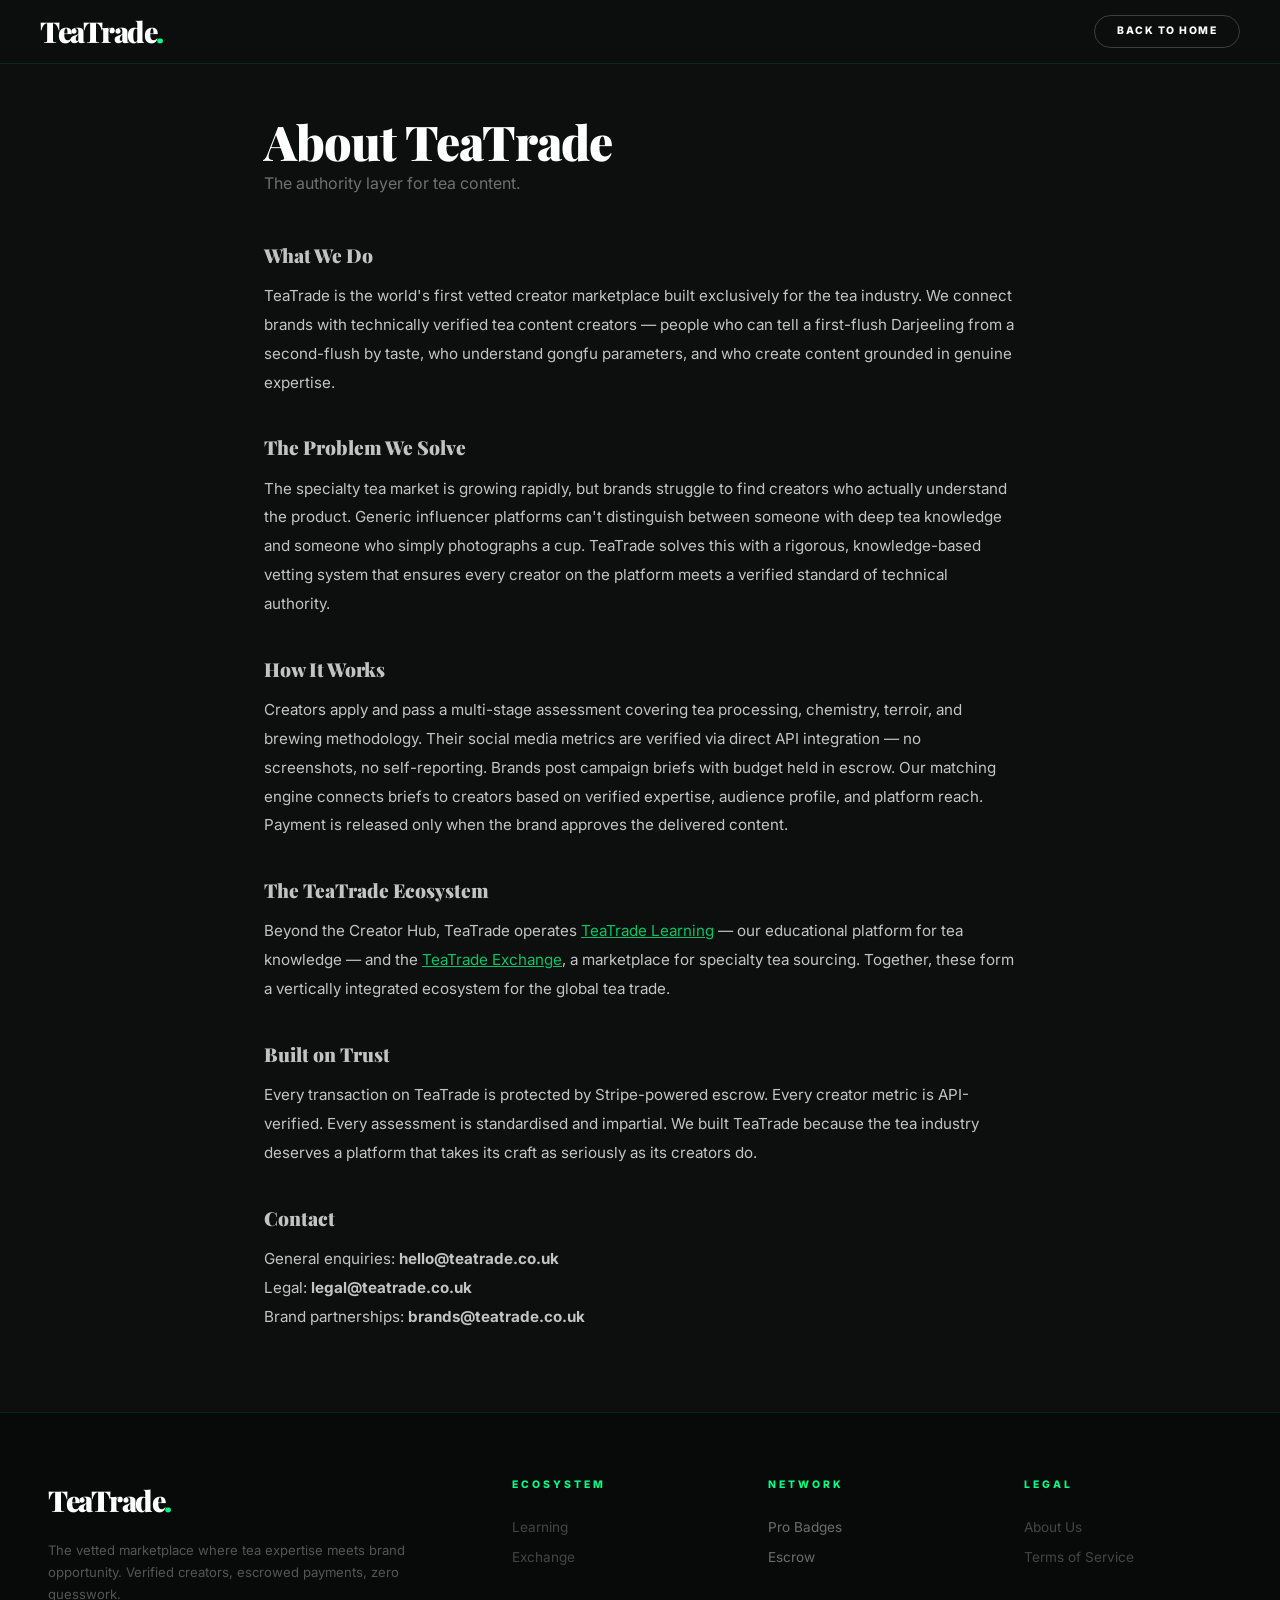
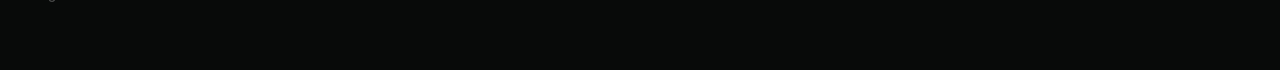
==== about.html @ ea9d1cb8 "terms and about us pages" ====
<!DOCTYPE html>
<html lang="en">
<head>
    <meta charset="UTF-8">
    <meta name="viewport" content="width=device-width, initial-scale=1.0">
    <title>About Us | TeaTrade</title>
    <link href="https://fonts.googleapis.com/css2?family=Inter:wght@300;400;700;900&family=Playfair+Display:ital,wght@0,900;1,900&display=swap" rel="stylesheet">
    <link rel="stylesheet" href="style.css">
</head>
<body>

    <nav>
        <div style="flex: 1;"><a href="index.html" class="logo">TeaTrade<span style="color:var(--accent)">.</span></a></div>
        <div style="flex: 1; display: flex; justify-content: flex-end; gap: 10px;">
            <a href="index.html" class="btn-pill btn-outline" style="text-decoration:none;">Back to Home</a>
        </div>
    </nav>

    <main style="max-width: 800px; margin: 0 auto; padding: 120px 24px 80px;">
        <h1 style="font-family: 'Playfair Display', serif; font-size: 3rem; margin-bottom: 8px;">About TeaTrade</h1>
        <p style="opacity: 0.4; margin-bottom: 48px;">The authority layer for tea content.</p>

        <div style="line-height: 1.9; opacity: 0.75; font-size: 0.95rem;">

            <h2 style="font-size: 1.2rem; margin: 40px 0 16px; opacity: 1;">What We Do</h2>
            <p>TeaTrade is the world's first vetted creator marketplace built exclusively for the tea industry. We connect brands with technically verified tea content creators — people who can tell a first-flush Darjeeling from a second-flush by taste, who understand gongfu parameters, and who create content grounded in genuine expertise.</p>

            <h2 style="font-size: 1.2rem; margin: 40px 0 16px; opacity: 1;">The Problem We Solve</h2>
            <p>The specialty tea market is growing rapidly, but brands struggle to find creators who actually understand the product. Generic influencer platforms can't distinguish between someone with deep tea knowledge and someone who simply photographs a cup. TeaTrade solves this with a rigorous, knowledge-based vetting system that ensures every creator on the platform meets a verified standard of technical authority.</p>

            <h2 style="font-size: 1.2rem; margin: 40px 0 16px; opacity: 1;">How It Works</h2>
            <p>Creators apply and pass a multi-stage assessment covering tea processing, chemistry, terroir, and brewing methodology. Their social media metrics are verified via direct API integration — no screenshots, no self-reporting. Brands post campaign briefs with budget held in escrow. Our matching engine connects briefs to creators based on verified expertise, audience profile, and platform reach. Payment is released only when the brand approves the delivered content.</p>

            <h2 style="font-size: 1.2rem; margin: 40px 0 16px; opacity: 1;">The TeaTrade Ecosystem</h2>
            <p>Beyond the Creator Hub, TeaTrade operates <a href="https://teatrade.co.uk" target="_blank" rel="noopener" style="color:var(--accent);">TeaTrade Learning</a> — our educational platform for tea knowledge — and the <a href="https://exchange.teatrade.co.uk" target="_blank" rel="noopener" style="color:var(--accent);">TeaTrade Exchange</a>, a marketplace for specialty tea sourcing. Together, these form a vertically integrated ecosystem for the global tea trade.</p>

            <h2 style="font-size: 1.2rem; margin: 40px 0 16px; opacity: 1;">Built on Trust</h2>
            <p>Every transaction on TeaTrade is protected by Stripe-powered escrow. Every creator metric is API-verified. Every assessment is standardised and impartial. We built TeaTrade because the tea industry deserves a platform that takes its craft as seriously as its creators do.</p>

            <h2 style="font-size: 1.2rem; margin: 40px 0 16px; opacity: 1;">Contact</h2>
            <p>General enquiries: <strong>hello@teatrade.co.uk</strong><br>
            Legal: <strong>legal@teatrade.co.uk</strong><br>
            Brand partnerships: <strong>brands@teatrade.co.uk</strong></p>

        </div>
    </main>

    <footer>
        <div class="footer-col">
            <div class="logo">TeaTrade<span style="color:var(--accent)">.</span></div>
            <p style="margin-top: 16px;">The vetted marketplace where tea expertise meets brand opportunity. Verified creators, escrowed payments, zero guesswork.</p>
        </div>
        <div class="footer-col"><h4>Ecosystem</h4><ul><li><a href="https://teatrade.co.uk" target="_blank" rel="noopener" style="color:inherit; text-decoration:none; opacity:0.6;">Learning</a></li><li><a href="https://exchange.teatrade.co.uk" target="_blank" rel="noopener" style="color:inherit; text-decoration:none; opacity:0.6;">Exchange</a></li></ul></div>
        <div class="footer-col"><h4>Network</h4><ul><li>Pro Badges</li><li>Escrow</li></ul></div>
        <div class="footer-col"><h4>Legal</h4><ul><li><a href="about.html" style="color:inherit; text-decoration:none; opacity:0.6;">About Us</a></li><li><a href="terms.html" style="color:inherit; text-decoration:none; opacity:0.6;">Terms of Service</a></li></ul></div>
    </footer>

</body>
</html>
---- style.css ----
/* === TEATRADE DESIGN SYSTEM V4 — Polished & Compact === */

/* ── TOKENS ── */
:root {
    --bg: #0D0F0E;
    --panel: #111412;
    --accent: #00FF85;
    --brand: #FF5E00;
    --border: rgba(0, 255, 133, 0.12);
    --brand-border: rgba(255, 94, 0, 0.15);
    --glass: rgba(255, 255, 255, 0.02);
    --text-dim: rgba(255, 255, 255, 0.45);
    --radius-sm: 10px;
    --radius-md: 16px;
    --radius-lg: 24px;
    --radius-pill: 100px;
}

/* ── RESET ── */
*, *::before, *::after { box-sizing: border-box; margin: 0; padding: 0; }
html { scroll-behavior: smooth; }
body {
    background: var(--bg);
    color: #fff;
    font-family: 'Inter', sans-serif;
    margin: 0;
    overflow-x: hidden;
    width: 100%;
    line-height: 1.6;
    -webkit-font-smoothing: antialiased;
}

/* ── TYPOGRAPHY ── */
h1 {
    font-family: 'Playfair Display', serif;
    font-size: clamp(2.8rem, 8vw, 6rem);
    line-height: 0.9;
    font-weight: 900;
    letter-spacing: -1px;
}
h2 {
    font-family: 'Playfair Display', serif;
    font-size: clamp(2rem, 5vw, 3.2rem);
    font-weight: 900;
    line-height: 1.1;
}
h3 { font-size: 1.1rem; font-weight: 800; margin-bottom: 6px; }
h4 { font-size: 0.85rem; font-weight: 800; margin-bottom: 4px; }
p { margin: 0; }

.logo {
    font-family: 'Playfair Display', serif;
    font-size: 1.8rem;
    font-weight: 900;
    letter-spacing: -1.5px;
    text-decoration: none;
    color: #fff;
}

/* ── AMBIENT GLOW ── */
.ambient-glow {
    position: fixed;
    width: 50vw;
    height: 50vw;
    border-radius: 50%;
    background: radial-gradient(circle, rgba(0,255,133,0.03) 0%, transparent 70%);
    pointer-events: none;
    z-index: 0;
    filter: blur(80px);
}

/* ── SCROLL REVEAL ── */
.reveal {
    opacity: 0;
    transform: translateY(30px);
    transition: opacity 0.7s ease, transform 0.7s ease;
}
.reveal.active {
    opacity: 1;
    transform: translateY(0);
}

/* ── NAVIGATION ── */
nav {
    position: fixed;
    top: 0;
    width: 100%;
    height: 64px;
    padding: 0 40px;
    display: flex;
    justify-content: space-between;
    align-items: center;
    z-index: 1000;
    background: rgba(13, 15, 14, 0.92);
    backdrop-filter: blur(20px);
    -webkit-backdrop-filter: blur(20px);
    border-bottom: 1px solid var(--border);
}
.nav-links {
    display: flex;
    gap: 32px;
    font-size: 0.65rem;
    letter-spacing: 2px;
    text-transform: uppercase;
    font-weight: 700;
}
.nav-links a {
    color: #fff;
    text-decoration: none;
    opacity: 0.5;
    transition: 0.3s;
}
.nav-links a:hover { opacity: 1; color: var(--accent); }

/* ── BUTTONS ── */
.btn-pill {
    background: var(--accent);
    color: #000;
    padding: 14px 36px;
    border-radius: var(--radius-pill);
    font-weight: 800;
    text-transform: uppercase;
    letter-spacing: 1.5px;
    border: none;
    cursor: pointer;
    transition: all 0.3s ease;
    font-size: 0.75rem;
    font-family: 'Inter', sans-serif;
    display: inline-block;
    text-decoration: none;
    line-height: 1;
}
.btn-pill:hover {
    transform: translateY(-2px);
    box-shadow: 0 8px 24px rgba(0,255,133,0.25);
}
.btn-pill:active { transform: translateY(0); }

.btn-outline {
    background: transparent !important;
    color: #fff !important;
    border: 1px solid rgba(255,255,255,0.2) !important;
    padding: 10px 22px !important;
    font-size: 0.65rem !important;
}
.btn-outline:hover {
    border-color: rgba(255,255,255,0.5) !important;
    background: rgba(255,255,255,0.04) !important;
    box-shadow: none !important;
}

.btn-brand-orange {
    background: var(--brand) !important;
    color: #fff !important;
}
.btn-brand-orange:hover {
    box-shadow: 0 8px 24px rgba(255,94,0,0.3) !important;
}

/* ── BRAND PAGE OVERRIDES ── */
.brand-page { --border: rgba(255, 94, 0, 0.12); }
.brand-page .btn-pill:not(.btn-outline):not(.btn-brand-orange) {
    background: var(--brand);
    color: #fff;
}
.brand-page .btn-pill:not(.btn-outline):not(.btn-brand-orange):hover {
    box-shadow: 0 8px 24px rgba(255,94,0,0.3);
}
.brand-page .nav-links a:hover { color: var(--brand); }

/* ── TICKER ── */
.ticker-wrap {
    width: 100%;
    overflow: hidden;
    background: var(--accent);
    color: #000;
    padding: 14px 0;
    margin: 40px 0;
}
.brand-page .ticker-wrap { background: var(--brand); color: #fff; }

.ticker {
    display: inline-flex;
    white-space: nowrap;
    animation: ticker 45s linear infinite;
    font-weight: 900;
    font-size: 0.75rem;
    letter-spacing: 5px;
    text-transform: uppercase;
    gap: 0;
}
.ticker span { padding: 0 24px; }
@keyframes ticker {
    0% { transform: translate3d(0, 0, 0); }
    100% { transform: translate3d(-50%, 0, 0); }
}
@keyframes spin {
    0% { transform: rotate(0deg); }
    100% { transform: rotate(360deg); }
}

/* ── PROGRESS BAR ── */
.progress-container {
    width: 100%;
    height: 4px;
    background: rgba(255,255,255,0.08);
    border-radius: 4px;
    margin-bottom: 32px;
    overflow: hidden;
}
.progress-bar {
    height: 100%;
    width: 0%;
    background: var(--accent);
    border-radius: 4px;
    transition: width 0.4s ease;
}
.brand-page .progress-bar { background: var(--brand); }

/* ── BADGE SECTION & CAROUSEL ── */
.badges-section { padding: 80px 0 80px 48px; }

.badge-carousel {
    display: flex;
    gap: 20px;
    overflow-x: auto;
    padding: 32px 48px 24px 0;
    scrollbar-width: none;
    scroll-snap-type: x mandatory;
}
.badge-carousel::-webkit-scrollbar { display: none; }

.badge-card {
    flex: 0 0 280px;
    scroll-snap-align: start;
    background: var(--panel);
    border: 1px solid var(--border);
    border-radius: var(--radius-lg);
    padding: 36px 28px;
    text-align: center;
    transition: border-color 0.3s, transform 0.3s;
}
.badge-card:hover {
    border-color: rgba(0,255,133,0.3);
    transform: translateY(-4px);
}
.brand-page .badge-card:hover { border-color: rgba(255,94,0,0.35); }

.badge-card .badge-icon-display {
    width: 52px;
    height: 52px;
    border-radius: 50%;
    background: rgba(0,255,133,0.08);
    border: 1px solid rgba(0,255,133,0.25);
    display: flex;
    align-items: center;
    justify-content: center;
    margin: 0 auto 20px auto;
    color: var(--accent);
}
.badge-card .badge-icon-display svg { width: 22px; height: 22px; stroke: var(--accent); fill: none; stroke-width: 2; stroke-linecap: round; stroke-linejoin: round; }
.brand-page .badge-card .badge-icon-display { background: rgba(255,94,0,0.08); border-color: rgba(255,94,0,0.25); color: var(--brand); }
.brand-page .badge-card .badge-icon-display svg { stroke: var(--brand); }

.badge-card p { opacity: 0.45; font-size: 0.85rem; line-height: 1.5; }

/* Brand numbered icons */
.badge-icon-num {
    width: 48px;
    height: 48px;
    background: rgba(255,94,0,0.08);
    border: 1px solid rgba(255,94,0,0.3);
    border-radius: 50%;
    display: flex;
    align-items: center;
    justify-content: center;
    margin: 0 auto 18px auto;
    color: var(--brand);
    font-weight: 900;
    font-size: 1rem;
}

/* ── TALENT POOL EXPANDED SECTION ── */
.talent-pool-section { padding: 80px 48px; }
.tp-header { max-width: 640px; margin-bottom: 64px; }

.tp-step {
    display: grid;
    grid-template-columns: 1fr 1.3fr;
    gap: 48px;
    align-items: start;
    margin-bottom: 72px;
}
.tp-step.reverse { direction: rtl; }
.tp-step.reverse > * { direction: ltr; }

.tp-step-info { padding-top: 16px; }
.tp-step-info h3 { font-size: 1.5rem; margin: 12px 0 12px 0; }
.tp-step-info > p { opacity: 0.5; font-size: 0.9rem; line-height: 1.7; margin-bottom: 20px; }

.tp-checklist { list-style: none; padding: 0; margin: 0; }
.tp-checklist li {
    position: relative;
    padding-left: 22px;
    font-size: 0.8rem;
    opacity: 0.55;
    line-height: 2;
}
.tp-checklist li::before {
    content: '✓';
    position: absolute;
    left: 0;
    color: var(--brand);
    font-weight: 700;
}

/* Mockup window chrome */
.tp-mockup {
    background: #0c0e0d;
    border: 1px solid var(--border);
    border-radius: var(--radius-lg);
    overflow: hidden;
}
.tp-mockup-bar {
    display: flex;
    align-items: center;
    gap: 6px;
    padding: 12px 16px;
    background: rgba(255,255,255,0.02);
    border-bottom: 1px solid var(--border);
}
.tp-dot {
    width: 8px; height: 8px;
    border-radius: 50%;
    background: rgba(255,255,255,0.1);
}
.tp-mockup-title {
    margin-left: 10px;
    font-size: 0.65rem;
    letter-spacing: 0.5px;
    opacity: 0.35;
    font-weight: 600;
}

/* Brief form mockup */
.tp-form-mock { padding: 20px; }
.tp-field { margin-bottom: 14px; }
.tp-field label {
    display: block;
    font-size: 0.6rem;
    letter-spacing: 1px;
    text-transform: uppercase;
    opacity: 0.35;
    margin-bottom: 6px;
    font-weight: 700;
}
.tp-input {
    background: rgba(255,255,255,0.03);
    border: 1px solid rgba(255,255,255,0.08);
    border-radius: var(--radius-sm);
    padding: 10px 14px;
    font-size: 0.8rem;
    color: #fff;
    opacity: 0.7;
}
.tp-select { display: flex; justify-content: space-between; align-items: center; }
.tp-select span { opacity: 0.3; font-size: 0.7rem; }
.tp-field-row { display: grid; grid-template-columns: 1fr 1fr; gap: 12px; }

.tp-badges-row { display: flex; flex-wrap: wrap; gap: 8px; }
.tp-badge {
    font-size: 0.65rem;
    padding: 6px 14px;
    border-radius: var(--radius-pill);
    border: 1px solid rgba(255,255,255,0.08);
    opacity: 0.35;
    font-weight: 600;
}
.tp-badge.active {
    background: rgba(255,94,0,0.12);
    border-color: rgba(255,94,0,0.35);
    color: var(--brand);
    opacity: 1;
}
.tp-cert-badge {
    font-size: 0.65rem;
    padding: 6px 12px;
    border-radius: var(--radius-sm);
    background: rgba(255,94,0,0.08);
    border: 1px solid rgba(255,94,0,0.2);
    color: var(--brand);
    font-weight: 600;
}
.tp-cert-badge.dim { opacity: 0.25; }

/* Creator match cards */
.tp-match-list { padding: 16px; display: flex; flex-direction: column; gap: 12px; }
.tp-creator-card {
    background: rgba(255,255,255,0.02);
    border: 1px solid rgba(255,255,255,0.06);
    border-radius: var(--radius-md);
    padding: 16px;
    transition: border-color 0.3s;
}
.tp-creator-card.best { border-color: rgba(255,94,0,0.3); }
.tp-creator-top { display: flex; align-items: center; gap: 14px; margin-bottom: 14px; }
.tp-avatar {
    width: 42px; height: 42px;
    border-radius: 50%;
    background: rgba(255,94,0,0.1);
    border: 1px solid rgba(255,94,0,0.25);
    display: flex; align-items: center; justify-content: center;
    font-weight: 900; font-size: 0.85rem; color: var(--brand);
}
.tp-creator-name { font-size: 0.85rem; font-weight: 700; }
.tp-match-pct {
    display: inline-block;
    margin-left: 8px;
    font-size: 0.6rem;
    padding: 2px 8px;
    border-radius: var(--radius-pill);
    background: rgba(255,94,0,0.12);
    color: var(--brand);
    font-weight: 700;
}
.tp-creator-badges { display: flex; gap: 6px; margin-top: 4px; }
.tp-creator-badges span {
    font-size: 0.55rem;
    padding: 2px 8px;
    border-radius: var(--radius-pill);
    background: rgba(255,255,255,0.04);
    border: 1px solid rgba(255,255,255,0.06);
    opacity: 0.6;
}
.tp-api-grid {
    display: grid;
    grid-template-columns: repeat(4, 1fr);
    gap: 8px;
    margin-bottom: 10px;
}
.tp-api-stat {
    text-align: center;
    padding: 10px 4px;
    background: rgba(255,255,255,0.02);
    border-radius: var(--radius-sm);
    border: 1px solid rgba(255,255,255,0.04);
}
.tp-api-val { display: block; font-size: 0.95rem; font-weight: 900; color: #fff; }
.tp-api-label { display: block; font-size: 0.5rem; text-transform: uppercase; letter-spacing: 0.5px; opacity: 0.35; margin-top: 2px; font-weight: 600; }
.tp-api-source { display: flex; justify-content: space-between; align-items: center; }
.tp-verified-tag {
    font-size: 0.6rem;
    color: #00ff85;
    opacity: 0.7;
    font-weight: 700;
}
.tp-platform-tags { display: flex; gap: 4px; }
.tp-platform-tags span {
    font-size: 0.55rem;
    padding: 2px 8px;
    border-radius: var(--radius-sm);
    background: rgba(255,255,255,0.04);
    border: 1px solid rgba(255,255,255,0.06);
    opacity: 0.5;
    font-weight: 700;
}

/* Escrow mockup */
.tp-escrow-mock { padding: 20px; }
.tp-escrow-pipeline {
    display: flex;
    align-items: center;
    justify-content: center;
    gap: 0;
    margin-bottom: 24px;
    padding: 8px 0;
}
.tp-pipe-stage {
    display: flex;
    flex-direction: column;
    align-items: center;
    gap: 8px;
    flex-shrink: 0;
}
.tp-pipe-stage span {
    font-size: 0.55rem;
    text-transform: uppercase;
    letter-spacing: 0.5px;
    opacity: 0.35;
    font-weight: 700;
    white-space: nowrap;
}
.tp-pipe-dot {
    width: 18px; height: 18px;
    border-radius: 50%;
    border: 2px solid rgba(255,255,255,0.1);
    background: transparent;
    transition: all 0.3s;
}
.tp-pipe-stage.done .tp-pipe-dot {
    background: var(--brand);
    border-color: var(--brand);
}
.tp-pipe-stage.done span { opacity: 0.7; color: var(--brand); }
.tp-pipe-stage.active .tp-pipe-dot {
    border-color: var(--brand);
    box-shadow: 0 0 12px rgba(255,94,0,0.4);
}
.tp-pipe-stage.active span { opacity: 0.8; color: #fff; }
.tp-pipe-line {
    flex: 1;
    height: 2px;
    min-width: 24px;
    background: rgba(255,255,255,0.06);
    margin: 0 6px;
    margin-bottom: 22px;
}
.tp-pipe-line.done { background: var(--brand); }

.tp-escrow-detail {
    background: rgba(255,255,255,0.02);
    border: 1px solid rgba(255,255,255,0.06);
    border-radius: var(--radius-md);
    padding: 16px;
    margin-bottom: 16px;
}
.tp-escrow-row {
    display: flex;
    justify-content: space-between;
    padding: 6px 0;
    font-size: 0.8rem;
    opacity: 0.5;
}
.tp-escrow-row strong { opacity: 1; color: #fff; font-weight: 700; }
.tp-escrow-row.total {
    border-top: 1px solid rgba(255,255,255,0.08);
    margin-top: 6px;
    padding-top: 10px;
    opacity: 1;
    color: var(--brand);
    font-weight: 700;
}
.tp-escrow-row.total strong { color: var(--brand); }
.tp-escrow-status { text-align: center; }
.tp-status-badge {
    display: inline-block;
    font-size: 0.65rem;
    padding: 6px 16px;
    border-radius: var(--radius-pill);
    font-weight: 700;
    letter-spacing: 0.5px;
}
.tp-status-badge.pending {
    background: rgba(255,200,0,0.1);
    border: 1px solid rgba(255,200,0,0.25);
    color: #ffc800;
}

/* ── PROTOCOL MAP ── */
.protocol-section {
    padding: 80px 40px;
    position: relative;
    background: #000;
    border-top: 1px solid var(--border);
}
.map-container {
    position: relative;
    max-width: 1000px;
    margin: 48px auto;
    height: 600px;
    display: flex;
    justify-content: center;
    align-items: center;
}
.map-svg {
    position: absolute;
    width: 100%;
    height: 100%;
    top: 0;
    left: 0;
    z-index: 1;
    pointer-events: none;
}
.dotted-line {
    stroke: var(--accent);
    stroke-width: 1.5;
    stroke-dasharray: 5 5;
    opacity: 0.2;
    fill: none;
}
.brand-page .dotted-line { stroke: var(--brand); }

.core {
    width: 180px;
    height: 180px;
    background: #000;
    border: 2px solid var(--accent);
    border-radius: 50%;
    z-index: 10;
    display: flex;
    align-items: center;
    justify-content: center;
    text-align: center;
    font-weight: 900;
    font-size: 0.8rem;
    letter-spacing: 2px;
    box-shadow: 0 0 40px rgba(0,255,133,0.06);
}
.brand-page .core { border-color: var(--brand); box-shadow: 0 0 40px rgba(255,94,0,0.06); }

.node {
    position: absolute;
    background: var(--panel);
    border: 1px solid var(--border);
    padding: 20px 24px;
    border-radius: var(--radius-md);
    width: 240px;
    z-index: 11;
}
.node h4 { color: var(--accent); font-size: 0.75rem; letter-spacing: 1px; text-transform: uppercase; margin-bottom: 6px; }
.brand-page .node h4 { color: var(--brand); }
.node p { opacity: 0.4; font-size: 0.82rem; line-height: 1.4; }

.n-1 { top: 0; left: 0; }
.n-2 { top: 260px; left: 0; }
.n-3 { bottom: 0; left: 0; }
.n-4 { top: 0; right: 0; }
.n-5 { top: 260px; right: 0; }
.n-6 { bottom: 0; right: 0; }

/* ── MODALS ── */
.modal-overlay {
    position: fixed;
    top: 0; left: 0;
    width: 100vw; height: 100vh;
    background: rgba(8, 10, 9, 0.96);
    backdrop-filter: blur(20px);
    -webkit-backdrop-filter: blur(20px);
    z-index: 9999;
    display: flex;
    align-items: center;
    justify-content: center;
    opacity: 0;
    pointer-events: none;
    transition: opacity 0.4s cubic-bezier(0.19, 1, 0.22, 1);
}
.modal-overlay.active { opacity: 1; pointer-events: auto; }
.modal-overlay.active .modal-card {
    transform: translateY(0) scale(1);
    opacity: 1;
}

.modal-card {
    background: #0A0C0B;
    border: 1px solid var(--border);
    border-radius: var(--radius-lg);
    padding: 48px;
    position: relative;
    max-width: 480px;
    width: 90%;
    transform: translateY(12px) scale(0.98);
    opacity: 0;
    transition: transform 0.4s cubic-bezier(0.19, 1, 0.22, 1), opacity 0.4s ease;
}
.brand-page .modal-card { border-color: var(--brand-border); }

.modal-close {
    position: absolute;
    top: 18px;
    right: 22px;
    width: 36px;
    height: 36px;
    border-radius: 50%;
    background: rgba(255,255,255,0.04);
    border: 1px solid rgba(255,255,255,0.08);
    color: rgba(255,255,255,0.4);
    font-size: 1.2rem;
    display: flex;
    align-items: center;
    justify-content: center;
    cursor: pointer;
    transition: 0.2s;
    line-height: 1;
}
.modal-close:hover {
    background: rgba(255,255,255,0.08);
    color: #fff;
}

/* ── INPUTS ── */
input[type="email"],
input[type="text"],
input[type="number"],
select,
textarea,
.modal-input {
    width: 100%;
    padding: 16px 18px;
    background: rgba(255,255,255,0.04);
    border: 1px solid rgba(255,255,255,0.08);
    border-radius: var(--radius-sm);
    color: #fff;
    font-size: 0.95rem;
    font-family: 'Inter', sans-serif;
    outline: none;
    transition: 0.3s;
    margin-bottom: 16px;
    -webkit-appearance: none;
}
select {
    cursor: pointer;
    background-image: url("data:image/svg+xml,%3Csvg xmlns='http://www.w3.org/2000/svg' width='12' height='12' viewBox='0 0 12 12'%3E%3Cpath fill='%23ffffff' fill-opacity='0.4' d='M6 8L1 3h10z'/%3E%3C/svg%3E");
    background-repeat: no-repeat;
    background-position: right 16px center;
    padding-right: 40px;
}
select option {
    background: #111412;
    color: #fff;
}
textarea {
    resize: vertical;
    min-height: 100px;
    line-height: 1.6;
}
input:focus, select:focus, textarea:focus {
    border-color: var(--accent);
    background: rgba(0,255,133,0.03);
}
.brand-page input:focus,
.brand-page select:focus,
.brand-page textarea:focus {
    border-color: var(--brand);
    background: rgba(255,94,0,0.03);
}

/* ── BRIEF FORM ── */
.brief-form-group {
    margin-bottom: 20px;
}
.brief-form-label {
    font-size: 0.6rem;
    font-weight: 800;
    letter-spacing: 2px;
    text-transform: uppercase;
    color: var(--brand);
    margin-bottom: 10px;
    display: block;
}
.brief-form-row {
    display: grid;
    grid-template-columns: 1fr 1fr;
    gap: 12px;
}
.brief-form-row.triple {
    grid-template-columns: 1fr 1fr 1fr;
}
.brief-check-grid {
    display: grid;
    grid-template-columns: 1fr 1fr;
    gap: 10px;
}
.brief-check-grid label {
    font-size: 0.82rem;
    opacity: 0.6;
    display: flex;
    align-items: center;
    gap: 10px;
    cursor: pointer;
    padding: 10px 14px;
    background: rgba(255,255,255,0.02);
    border: 1px solid rgba(255,255,255,0.06);
    border-radius: var(--radius-sm);
    transition: 0.2s;
}
.brief-check-grid label:has(input:checked) {
    border-color: var(--brand);
    background: rgba(255,94,0,0.05);
    opacity: 1;
}
.brief-check-grid input[type="checkbox"] {
    width: auto;
    margin: 0;
    padding: 0;
    accent-color: var(--brand);
}
.brief-budget-display {
    background: rgba(255,94,0,0.04);
    border: 1px solid rgba(255,94,0,0.15);
    border-radius: var(--radius-md);
    padding: 20px;
    text-align: center;
    margin-bottom: 20px;
}
.brief-budget-display .escrow-amount {
    font-size: 2rem;
    font-weight: 900;
    color: var(--brand);
}
.brief-budget-display .escrow-breakdown {
    font-size: 0.72rem;
    opacity: 0.4;
    margin-top: 6px;
}

/* ── FOOTER ── */
footer {
    padding: 64px 48px;
    background: #080a09;
    border-top: 1px solid var(--border);
    display: grid;
    grid-template-columns: 2fr 1fr 1fr 1fr;
    gap: 48px;
}
.footer-col h4 {
    color: var(--accent);
    letter-spacing: 3px;
    text-transform: uppercase;
    margin-bottom: 20px;
    font-size: 0.65rem;
}
.brand-page .footer-col h4 { color: var(--brand); }
.footer-col ul {
    list-style: none;
    padding: 0;
    opacity: 0.4;
    line-height: 2.2;
    font-size: 0.85rem;
}
.footer-col p { opacity: 0.3; font-size: 0.82rem; line-height: 1.7; }

/* ── SCARCITY PILL ── */
.scarcity-pill {
    background: rgba(0,255,133,0.06);
    border: 1px solid rgba(0,255,133,0.2);
    color: var(--accent);
    padding: 6px 16px;
    border-radius: var(--radius-pill);
    font-size: 0.65rem;
    font-weight: 800;
    letter-spacing: 1.5px;
    text-transform: uppercase;
    display: inline-flex;
    align-items: center;
    gap: 8px;
    margin-bottom: 20px;
}

/* ── HERO ── */
header {
    min-height: 100vh;
    display: flex;
    flex-direction: column;
    justify-content: center;
    align-items: center;
    text-align: center;
    padding: 80px 24px 40px;
}
.hero-sub {
    color: var(--brand);
    letter-spacing: 8px;
    font-size: 0.7rem;
    font-weight: 900;
    margin-bottom: 20px;
    text-transform: uppercase;
}
.hero-p {
    max-width: 560px;
    font-size: 1.05rem;
    opacity: 0.45;
    margin: 28px 0 36px;
    line-height: 1.8;
}

/* ════════════════════════════════════
   DASHBOARD SHARED STYLES
   ════════════════════════════════════ */

/* ── SIDEBAR ── */
.sidebar {
    width: 260px;
    background: var(--panel);
    border-right: 1px solid var(--border);
    display: flex;
    flex-direction: column;
    padding: 28px 24px;
    z-index: 100;
    flex-shrink: 0;
}
.nav-menu { margin-top: 36px; flex-grow: 1; }
.nav-item {
    color: var(--text-dim);
    text-decoration: none;
    font-size: 0.72rem;
    font-weight: 700;
    letter-spacing: 1.2px;
    text-transform: uppercase;
    padding: 12px 16px;
    border-radius: var(--radius-sm);
    margin-bottom: 6px;
    display: block;
    transition: 0.2s;
    border: 1px solid transparent;
}
.nav-item:hover { color: #fff; background: rgba(255,255,255,0.03); }
.nav-item.active {
    color: var(--accent);
    background: rgba(0,255,133,0.04);
    border-color: var(--border);
}
.brand-page .nav-item.active {
    color: var(--brand);
    background: rgba(255,94,0,0.04);
}

.profile-mini {
    margin-top: auto;
    display: flex;
    align-items: center;
    gap: 12px;
    padding-top: 20px;
    border-top: 1px solid rgba(255,255,255,0.05);
}
.avatar {
    width: 36px;
    height: 36px;
    border-radius: 50%;
    background: var(--accent);
    display: flex;
    align-items: center;
    justify-content: center;
    color: #000;
    font-weight: 900;
    font-size: 0.7rem;
    flex-shrink: 0;
}
.brand-page .avatar { background: var(--brand); color: #fff; }

/* ── MAIN CONTENT ── */
.main-content {
    flex-grow: 1;
    padding: 40px 48px;
    overflow-y: auto;
    z-index: 10;
    position: relative;
}
.dash-header { margin-bottom: 36px; }
.dash-header h1 { font-size: 2.4rem; margin-top: 6px; }

/* ── STAT CARDS ── */
.stats-grid {
    display: grid;
    grid-template-columns: repeat(auto-fit, minmax(220px, 1fr));
    gap: 20px;
    margin-bottom: 40px;
}
.stat-card {
    background: var(--panel);
    border: 1px solid rgba(255,255,255,0.05);
    border-radius: var(--radius-lg);
    padding: 28px;
    position: relative;
}
.stat-card h4 {
    margin: 0 0 10px 0;
    font-size: 0.65rem;
    color: var(--text-dim);
    text-transform: uppercase;
    letter-spacing: 1.5px;
}
.stat-card .val {
    font-family: 'Playfair Display', serif;
    font-size: 2.2rem;
    margin: 0;
    color: #fff;
}

/* ── ACADEMY CARDS ── */
.academy-grid {
    display: grid;
    grid-template-columns: repeat(auto-fit, minmax(260px, 1fr));
    gap: 20px;
}
.academy-card {
    background: var(--panel);
    border: 1px solid rgba(255,255,255,0.05);
    border-radius: var(--radius-lg);
    padding: 32px 24px;
    text-align: center;
    transition: 0.3s;
}
.academy-card.earned {
    border-color: rgba(0,255,133,0.2);
    background: rgba(0,255,133,0.015);
}
.badge-icon {
    width: 48px;
    height: 48px;
    background: rgba(255,255,255,0.03);
    border-radius: 50%;
    margin: 0 auto 16px auto;
    display: flex;
    align-items: center;
    justify-content: center;
    font-size: 1rem;
    color: rgba(255,255,255,0.25);
    border: 1px solid rgba(255,255,255,0.06);
}
.earned .badge-icon {
    background: rgba(0,255,133,0.08);
    color: var(--accent);
    border-color: rgba(0,255,133,0.25);
}
.badge-icon svg { width: 20px; height: 20px; stroke: currentColor; fill: none; stroke-width: 2; stroke-linecap: round; stroke-linejoin: round; }

/* ── CAMPAIGN CARDS ── */
.campaign-card {
    background: var(--panel);
    border: 1px solid rgba(255, 94, 0, 0.15);
    border-radius: var(--radius-lg);
    padding: 24px 28px;
    margin-bottom: 16px;
    display: flex;
    justify-content: space-between;
    align-items: center;
}
.tag-req {
    font-size: 0.6rem;
    font-weight: 800;
    color: var(--brand);
    background: rgba(255, 94, 0, 0.08);
    padding: 5px 12px;
    border-radius: 6px;
    border: 1px solid rgba(255, 94, 0, 0.25);
    letter-spacing: 1px;
    text-transform: uppercase;
}

/* ── OTP DIGIT BOXES ── */
.otp-digits {
    display: flex;
    gap: 10px;
    justify-content: center;
    margin-bottom: 24px;
}
.otp-digits input {
    width: 48px;
    height: 58px;
    text-align: center;
    font-size: 1.6rem;
    font-weight: 900;
    font-family: 'Inter', sans-serif;
    background: rgba(255,255,255,0.03);
    border: 1px solid rgba(255,255,255,0.1);
    border-radius: var(--radius-sm);
    color: #fff;
    outline: none;
    transition: border-color 0.2s, background 0.2s;
    caret-color: var(--accent);
}
.otp-digits input:focus {
    border-color: var(--accent);
    background: rgba(0,255,133,0.03);
}
.brand-page .otp-digits input:focus {
    border-color: var(--brand);
    background: rgba(255,94,0,0.03);
}
.otp-digits input::placeholder {
    color: rgba(255,255,255,0.12);
}
.modal-inline-error {
    color: #ff4444;
    font-size: 0.78rem;
    font-weight: 600;
    margin: -12px 0 16px 0;
    min-height: 1.2em;
    transition: opacity 0.2s;
}

/* ── TALENT POOL GRID ── */
.talent-grid {
    display: grid;
    grid-template-columns: repeat(auto-fill, minmax(340px, 1fr));
    gap: 24px;
    margin-bottom: 40px;
}
.talent-card {
    background: var(--panel);
    border: 1px solid rgba(255,255,255,0.05);
    border-radius: var(--radius-lg);
    padding: 0;
    display: flex;
    flex-direction: column;
    transition: border-color 0.3s;
    overflow: hidden;
}
.talent-card:hover { border-color: rgba(255,94,0,0.25); }

/* Header row */
.talent-card .talent-header {
    display: flex;
    justify-content: space-between;
    align-items: center;
    padding: 20px 24px 0;
}
.talent-card .talent-header h3 { margin: 0; font-size: 1.05rem; }
.talent-card .talent-header .match {
    color: var(--brand);
    font-weight: 800;
    font-size: 0.68rem;
    letter-spacing: 0.5px;
    background: rgba(255,94,0,0.08);
    padding: 4px 10px;
    border-radius: var(--radius-pill);
    border: 1px solid rgba(255,94,0,0.2);
}

/* Video carousel */
.talent-video-carousel {
    position: relative;
    margin: 16px 24px;
    border-radius: var(--radius-md);
    overflow: hidden;
    background: #000;
    aspect-ratio: 16 / 9;
}
.talent-video-carousel .vid-track {
    display: flex;
    width: 100%;
    height: 100%;
    transition: transform 0.35s cubic-bezier(0.25, 0.46, 0.45, 0.94);
}
.talent-video-carousel .vid-slide {
    min-width: 100%;
    height: 100%;
    display: flex;
    align-items: center;
    justify-content: center;
    background: rgba(255,255,255,0.02);
    position: relative;
}
.talent-video-carousel .vid-slide .vid-thumb {
    width: 100%;
    height: 100%;
    object-fit: cover;
}
.talent-video-carousel .vid-slide .vid-placeholder {
    display: flex;
    flex-direction: column;
    align-items: center;
    gap: 8px;
    opacity: 0.25;
}
.talent-video-carousel .vid-slide .vid-placeholder svg { width: 36px; height: 36px; stroke: #fff; fill: none; stroke-width: 1.5; }
.talent-video-carousel .vid-slide .vid-placeholder span { font-size: 0.7rem; font-weight: 700; letter-spacing: 2px; text-transform: uppercase; }
.vid-arrow {
    position: absolute;
    top: 50%;
    transform: translateY(-50%);
    width: 32px;
    height: 32px;
    border-radius: 50%;
    background: rgba(0,0,0,0.6);
    backdrop-filter: blur(6px);
    border: 1px solid rgba(255,255,255,0.1);
    color: #fff;
    font-size: 0.85rem;
    display: flex;
    align-items: center;
    justify-content: center;
    cursor: pointer;
    z-index: 2;
    transition: background 0.2s;
}
.vid-arrow:hover { background: rgba(255,94,0,0.4); }
.vid-arrow.prev { left: 8px; }
.vid-arrow.next { right: 8px; }
.vid-counter {
    position: absolute;
    bottom: 8px;
    right: 10px;
    font-size: 0.6rem;
    font-weight: 800;
    color: rgba(255,255,255,0.7);
    background: rgba(0,0,0,0.5);
    padding: 3px 8px;
    border-radius: var(--radius-pill);
    letter-spacing: 1px;
    z-index: 2;
}

/* Card body */
.talent-card .talent-body { padding: 16px 24px 20px; }
.talent-card .talent-badges { display: flex; gap: 8px; flex-wrap: wrap; margin-bottom: 16px; }
.talent-card .talent-meta {
    font-size: 0.78rem;
    opacity: 0.45;
    line-height: 1.5;
    margin-bottom: 16px;
}

/* KPI metrics grid */
.talent-kpis {
    display: grid;
    grid-template-columns: 1fr 1fr;
    gap: 10px;
    margin-bottom: 18px;
}
.kpi-block {
    background: rgba(255,255,255,0.02);
    border: 1px solid rgba(255,255,255,0.05);
    border-radius: var(--radius-sm);
    padding: 12px;
}
.kpi-block .kpi-label {
    font-size: 0.58rem;
    font-weight: 800;
    color: var(--text-dim);
    letter-spacing: 1.5px;
    text-transform: uppercase;
    margin-bottom: 4px;
}
.kpi-block .kpi-val {
    font-size: 1.15rem;
    font-weight: 900;
    color: #fff;
    margin-bottom: 2px;
}
.kpi-block .kpi-delta {
    font-size: 0.62rem;
    font-weight: 700;
}
.kpi-block .kpi-delta.up { color: #00FF85; }
.kpi-block .kpi-delta.down { color: #ff4444; }
.kpi-block .kpi-spark {
    margin-top: 6px;
    height: 28px;
    display: block;
}
.kpi-block .kpi-spark polyline {
    fill: none;
    stroke-width: 1.8;
    stroke-linecap: round;
    stroke-linejoin: round;
}

/* API source badge */
.talent-api-source {
    display: flex;
    align-items: center;
    gap: 6px;
    font-size: 0.6rem;
    font-weight: 700;
    color: var(--text-dim);
    letter-spacing: 1px;
    text-transform: uppercase;
    margin-bottom: 16px;
    padding-bottom: 14px;
    border-bottom: 1px solid rgba(255,255,255,0.04);
}
.talent-api-source svg { width: 14px; height: 14px; stroke: var(--brand); fill: none; stroke-width: 2; }
.talent-api-source .api-live { color: var(--accent); font-weight: 900; }

/* ── SECTION LABEL ── */
.section-label {
    font-size: 0.65rem;
    color: var(--accent);
    letter-spacing: 3px;
    text-transform: uppercase;
    font-weight: 900;
    margin-bottom: 18px;
}
.brand-page .section-label { color: var(--brand); }

/* ── PRICING TABLE ── */
.pricing-section {
    padding: 100px 48px;
    text-align: center;
    border-top: 1px solid var(--border);
}
.brand-page .pricing-section { border-color: var(--brand-border); }
.pricing-section .section-header {
    max-width: 600px;
    margin: 0 auto 60px;
}
.pricing-grid {
    display: grid;
    grid-template-columns: repeat(auto-fit, minmax(300px, 1fr));
    gap: 24px;
    max-width: 1100px;
    margin: 0 auto;
}
.price-card {
    background: var(--panel);
    border: 1px solid rgba(255,255,255,0.06);
    border-radius: var(--radius-lg);
    padding: 40px 32px;
    text-align: left;
    position: relative;
    display: flex;
    flex-direction: column;
    transition: border-color 0.3s, transform 0.3s;
}
.brand-page .price-card { border-color: rgba(255,94,0,0.08); }
.price-card:hover {
    transform: translateY(-4px);
}
.price-card.featured {
    border-color: var(--brand);
    background: linear-gradient(160deg, rgba(255,94,0,0.04) 0%, var(--panel) 50%);
}
.price-card .price-badge {
    position: absolute;
    top: -12px;
    right: 24px;
    background: var(--brand);
    color: #000;
    font-size: 0.6rem;
    font-weight: 900;
    letter-spacing: 2px;
    text-transform: uppercase;
    padding: 5px 14px;
    border-radius: var(--radius-pill);
}
.price-card .tier-label {
    font-size: 0.6rem;
    font-weight: 800;
    letter-spacing: 2px;
    text-transform: uppercase;
    color: var(--text-dim);
    margin-bottom: 8px;
}
.price-card .tier-name {
    font-family: 'Playfair Display', serif;
    font-size: 1.6rem;
    font-weight: 900;
    margin-bottom: 16px;
}
.price-card .price-amount {
    font-size: 2.8rem;
    font-weight: 900;
    line-height: 1;
    margin-bottom: 4px;
}
.price-card .price-amount span {
    font-size: 1rem;
    font-weight: 700;
    opacity: 0.4;
}
.price-card .price-period {
    font-size: 0.78rem;
    opacity: 0.35;
    margin-bottom: 28px;
}
.price-card .price-divider {
    border: none;
    border-top: 1px solid rgba(255,255,255,0.06);
    margin: 0 0 24px 0;
}
.price-card ul {
    list-style: none;
    padding: 0;
    margin: 0 0 32px 0;
    flex: 1;
}
.price-card ul li {
    font-size: 0.85rem;
    opacity: 0.6;
    line-height: 2.2;
    padding-left: 22px;
    position: relative;
}
.price-card ul li::before {
    content: '';
    position: absolute;
    left: 0;
    top: 50%;
    transform: translateY(-50%);
    width: 6px;
    height: 6px;
    border-radius: 50%;
    background: var(--brand);
}
.price-card .price-note {
    font-size: 0.7rem;
    opacity: 0.3;
    text-align: center;
    margin-top: 16px;
    line-height: 1.5;
}

/* ── TRUST / PROOF METRICS ── */
.trust-section {
    padding: 80px 48px;
    border-top: 1px solid var(--border);
    text-align: center;
}
.brand-page .trust-section { border-color: var(--brand-border); }
.trust-grid {
    display: grid;
    grid-template-columns: repeat(4, 1fr);
    gap: 32px;
    max-width: 900px;
    margin: 48px auto 0;
}
.trust-stat {
    text-align: center;
}
.trust-stat .trust-val {
    font-family: 'Playfair Display', serif;
    font-size: 2.6rem;
    font-weight: 900;
    color: #fff;
    line-height: 1;
    margin-bottom: 8px;
}
.brand-page .trust-stat .trust-val { color: var(--brand); }
.trust-stat .trust-label {
    font-size: 0.7rem;
    font-weight: 700;
    letter-spacing: 1.5px;
    text-transform: uppercase;
    opacity: 0.35;
    line-height: 1.5;
}

/* ── FAQ ── */
.faq-section {
    padding: 80px 48px;
    max-width: 780px;
    margin: 0 auto;
    border-top: 1px solid var(--border);
}
.brand-page .faq-section { border-color: var(--brand-border); }
.faq-item {
    border-bottom: 1px solid rgba(255,255,255,0.05);
    padding: 24px 0;
    cursor: pointer;
}
.faq-item summary {
    font-size: 1rem;
    font-weight: 800;
    list-style: none;
    display: flex;
    justify-content: space-between;
    align-items: center;
    cursor: pointer;
}
.faq-item summary::-webkit-details-marker { display: none; }
.faq-item summary::after {
    content: '+';
    font-size: 1.3rem;
    font-weight: 300;
    opacity: 0.3;
    transition: transform 0.3s;
}
.faq-item[open] summary::after {
    content: '−';
    transform: rotate(180deg);
}
.faq-item .faq-answer {
    margin-top: 14px;
    font-size: 0.88rem;
    line-height: 1.8;
    opacity: 0.5;
    padding-right: 40px;
}

/* ── PROTOCOL TIMELINE (vertical) ── */
.protocol-timeline {
    max-width: 720px;
    margin: 60px auto 0;
    position: relative;
    padding-left: 48px;
}
.protocol-timeline::before {
    content: '';
    position: absolute;
    top: 0;
    left: 19px;
    width: 2px;
    height: 100%;
    background: linear-gradient(180deg, var(--accent), rgba(0,255,133,0.06));
}
.brand-page .protocol-timeline::before {
    background: linear-gradient(180deg, var(--brand), rgba(255,94,0,0.06));
}
.pt-step {
    position: relative;
    padding-bottom: 48px;
}
.pt-step:last-child { padding-bottom: 0; }
.pt-dot {
    position: absolute;
    left: -48px;
    top: 2px;
    width: 40px;
    height: 40px;
    border-radius: 50%;
    background: var(--panel);
    border: 2px solid var(--accent);
    display: flex;
    align-items: center;
    justify-content: center;
    font-weight: 900;
    font-size: 0.7rem;
    color: var(--accent);
    z-index: 2;
}
.brand-page .pt-dot { border-color: var(--brand); color: var(--brand); }
.pt-step h4 {
    font-size: 1rem;
    font-weight: 900;
    margin-bottom: 6px;
}
.pt-step .pt-who {
    font-size: 0.58rem;
    font-weight: 800;
    letter-spacing: 2px;
    text-transform: uppercase;
    margin-bottom: 8px;
    padding: 3px 10px;
    border-radius: var(--radius-pill);
    display: inline-block;
}
.pt-who.creator { color: var(--accent); background: rgba(0,255,133,0.06); border: 1px solid rgba(0,255,133,0.15); }
.pt-who.brand { color: var(--brand); background: rgba(255,94,0,0.06); border: 1px solid rgba(255,94,0,0.15); }
.pt-who.platform { color: #ffd700; background: rgba(255,215,0,0.06); border: 1px solid rgba(255,215,0,0.15); }
.pt-step p {
    opacity: 0.45;
    font-size: 0.88rem;
    line-height: 1.7;
    margin: 0;
}

/* ── CAMPAIGN PIPELINE (stage tracker) ── */
.pipeline-tracker {
    display: flex;
    gap: 0;
    margin-bottom: 32px;
    overflow-x: auto;
    padding-bottom: 4px;
}
.pipeline-stage {
    flex: 1;
    min-width: 90px;
    text-align: center;
    position: relative;
    padding: 16px 8px;
}
.pipeline-stage::after {
    content: '';
    position: absolute;
    top: 24px;
    right: -50%;
    width: 100%;
    height: 2px;
    background: rgba(255,255,255,0.06);
    z-index: 0;
}
.pipeline-stage:last-child::after { display: none; }
.pipeline-stage .pip-dot {
    width: 12px;
    height: 12px;
    border-radius: 50%;
    background: rgba(255,255,255,0.08);
    border: 2px solid rgba(255,255,255,0.12);
    margin: 0 auto 8px;
    position: relative;
    z-index: 1;
    transition: 0.3s;
}
.pipeline-stage.done .pip-dot { background: var(--accent); border-color: var(--accent); }
.pipeline-stage.active .pip-dot { background: var(--brand); border-color: var(--brand); box-shadow: 0 0 12px rgba(255,94,0,0.3); }
.pipeline-stage .pip-label {
    font-size: 0.55rem;
    font-weight: 800;
    letter-spacing: 1px;
    text-transform: uppercase;
    opacity: 0.3;
    line-height: 1.3;
}
.pipeline-stage.done .pip-label { opacity: 0.7; color: var(--accent); }
.pipeline-stage.active .pip-label { opacity: 1; color: var(--brand); }

/* ── BRIEF CARD (creator + brand dashboards) ── */
.brief-card {
    background: var(--panel);
    border: 1px solid rgba(255,255,255,0.06);
    border-radius: var(--radius-lg);
    padding: 28px;
    margin-bottom: 20px;
}
.brief-card .brief-header {
    display: flex;
    justify-content: space-between;
    align-items: flex-start;
    margin-bottom: 16px;
}
.brief-card .brief-header h3 { margin: 0; font-size: 1.1rem; }
.brief-card .brief-status {
    font-size: 0.58rem;
    font-weight: 900;
    letter-spacing: 1.5px;
    text-transform: uppercase;
    padding: 4px 12px;
    border-radius: var(--radius-pill);
}
.brief-status.st-active { color: var(--accent); background: rgba(0,255,133,0.08); border: 1px solid rgba(0,255,133,0.2); }
.brief-status.st-shipping { color: #60a5fa; background: rgba(96,165,250,0.08); border: 1px solid rgba(96,165,250,0.2); }
.brief-status.st-creating { color: var(--brand); background: rgba(255,94,0,0.08); border: 1px solid rgba(255,94,0,0.2); }
.brief-status.st-review { color: #fbbf24; background: rgba(251,191,36,0.08); border: 1px solid rgba(251,191,36,0.2); }
.brief-status.st-approved { color: var(--accent); background: rgba(0,255,133,0.08); border: 1px solid rgba(0,255,133,0.2); }
.brief-status.st-paid { color: #a78bfa; background: rgba(167,139,250,0.08); border: 1px solid rgba(167,139,250,0.2); }
.brief-card .brief-meta {
    font-size: 0.82rem;
    opacity: 0.4;
    line-height: 1.7;
    margin-bottom: 20px;
}

/* ── COUNTDOWN TIMER ── */
.countdown-bar {
    background: rgba(255,255,255,0.03);
    border: 1px solid rgba(255,255,255,0.06);
    border-radius: var(--radius-md);
    padding: 20px 24px;
    margin-bottom: 20px;
    display: flex;
    align-items: center;
    gap: 20px;
}
.countdown-bar .cd-icon {
    width: 44px;
    height: 44px;
    border-radius: 50%;
    display: flex;
    align-items: center;
    justify-content: center;
    flex-shrink: 0;
    background: rgba(255,94,0,0.08);
    border: 1px solid rgba(255,94,0,0.2);
}
.countdown-bar .cd-icon svg { width: 20px; height: 20px; stroke: var(--brand); fill: none; stroke-width: 2; }
.countdown-bar .cd-text { flex: 1; }
.countdown-bar .cd-text .cd-label {
    font-size: 0.6rem;
    font-weight: 800;
    letter-spacing: 2px;
    text-transform: uppercase;
    color: var(--text-dim);
    margin-bottom: 4px;
}
.countdown-bar .cd-text .cd-time {
    font-size: 1.5rem;
    font-weight: 900;
    color: var(--brand);
}
.countdown-bar .cd-progress {
    flex: 1;
    height: 6px;
    background: rgba(255,255,255,0.06);
    border-radius: 6px;
    overflow: hidden;
}
.countdown-bar .cd-progress .cd-fill {
    height: 100%;
    border-radius: 6px;
    background: var(--brand);
    transition: width 0.5s ease;
}

/* ── UPLOAD ZONE ── */
.upload-zone {
    border: 2px dashed rgba(255,255,255,0.1);
    border-radius: var(--radius-lg);
    padding: 48px 24px;
    text-align: center;
    cursor: pointer;
    transition: border-color 0.3s, background 0.3s;
    margin-bottom: 20px;
}
.upload-zone:hover {
    border-color: var(--accent);
    background: rgba(0,255,133,0.02);
}
.upload-zone svg { width: 36px; height: 36px; stroke: rgba(255,255,255,0.2); fill: none; stroke-width: 1.5; margin-bottom: 12px; }
.upload-zone .uz-label {
    font-size: 0.9rem;
    font-weight: 700;
    opacity: 0.5;
    margin-bottom: 4px;
}
.upload-zone .uz-hint {
    font-size: 0.7rem;
    opacity: 0.25;
}

/* ── ADDRESS FORM CARD ── */
.address-card {
    background: rgba(255,255,255,0.02);
    border: 1px solid rgba(255,255,255,0.06);
    border-radius: var(--radius-lg);
    padding: 28px;
    margin-bottom: 20px;
}
.address-card .addr-label {
    font-size: 0.6rem;
    font-weight: 800;
    letter-spacing: 2px;
    text-transform: uppercase;
    color: var(--text-dim);
    margin-bottom: 16px;
}
.addr-row { display: grid; grid-template-columns: 1fr 1fr; gap: 12px; }
.addr-row.full { grid-template-columns: 1fr; }

/* ── REVIEW PANEL ── */
.review-panel {
    background: var(--panel);
    border: 1px solid rgba(251,191,36,0.15);
    border-radius: var(--radius-lg);
    padding: 28px;
    margin-bottom: 20px;
}
.review-actions {
    display: flex;
    gap: 12px;
    margin-top: 20px;
}
.btn-approve {
    flex: 1;
    padding: 14px;
    border: none;
    border-radius: var(--radius-sm);
    font-weight: 900;
    font-size: 0.7rem;
    letter-spacing: 2px;
    text-transform: uppercase;
    cursor: pointer;
    font-family: 'Inter', sans-serif;
    transition: 0.2s;
}
.btn-approve.accept {
    background: var(--accent);
    color: #000;
}
.btn-approve.accept:hover { background: #33ff99; }
.btn-approve.reject {
    background: rgba(255,68,68,0.12);
    color: #ff4444;
    border: 1px solid rgba(255,68,68,0.25);
}
.btn-approve.reject:hover { background: rgba(255,68,68,0.2); }

/* ── RESPONSIVE ── */
@media (max-width: 768px) {
    nav { padding: 0 20px; height: 56px; }
    .logo { font-size: 1.4rem; }
    .nav-links { gap: 16px; font-size: 0.6rem; }
    .badges-section { padding: 48px 0 48px 20px; }
    .badge-card { flex: 0 0 240px; padding: 28px 20px; }
    .talent-pool-section { padding: 48px 20px; }
    .tp-step { grid-template-columns: 1fr; gap: 28px; }
    .tp-step.reverse { direction: ltr; }
    .tp-field-row { grid-template-columns: 1fr; }
    .tp-api-grid { grid-template-columns: repeat(2, 1fr); }
    .tp-escrow-pipeline { flex-wrap: wrap; gap: 4px; }
    .tp-pipe-line { min-width: 12px; }
    footer { grid-template-columns: 1fr 1fr; gap: 32px; padding: 40px 24px; }
    .protocol-section { padding: 48px 20px; }
    .map-container { height: 500px; }
    .node { width: 180px; padding: 14px 16px; font-size: 0.8rem; }
    .core { width: 130px; height: 130px; font-size: 0.65rem; }
    .sidebar { width: 200px; padding: 20px 16px; }
    .main-content { padding: 24px; }
    .talent-grid { grid-template-columns: 1fr; }
    .talent-kpis { grid-template-columns: 1fr 1fr; }
    .pricing-section { padding: 60px 20px; }
    .pricing-grid { grid-template-columns: 1fr; max-width: 400px; }
    .trust-grid { grid-template-columns: 1fr 1fr; gap: 24px; }
    .faq-section { padding: 60px 20px; }
    .protocol-timeline { padding-left: 40px; }
    .protocol-timeline::before { left: 14px; }
    .pt-dot { left: -40px; width: 32px; height: 32px; font-size: 0.6rem; }
    .pipeline-tracker { gap: 0; }
    .pipeline-stage { min-width: 70px; padding: 12px 4px; }
    .addr-row { grid-template-columns: 1fr; }
    .brief-form-row, .brief-form-row.triple { grid-template-columns: 1fr; }
    .brief-check-grid { grid-template-columns: 1fr; }
}
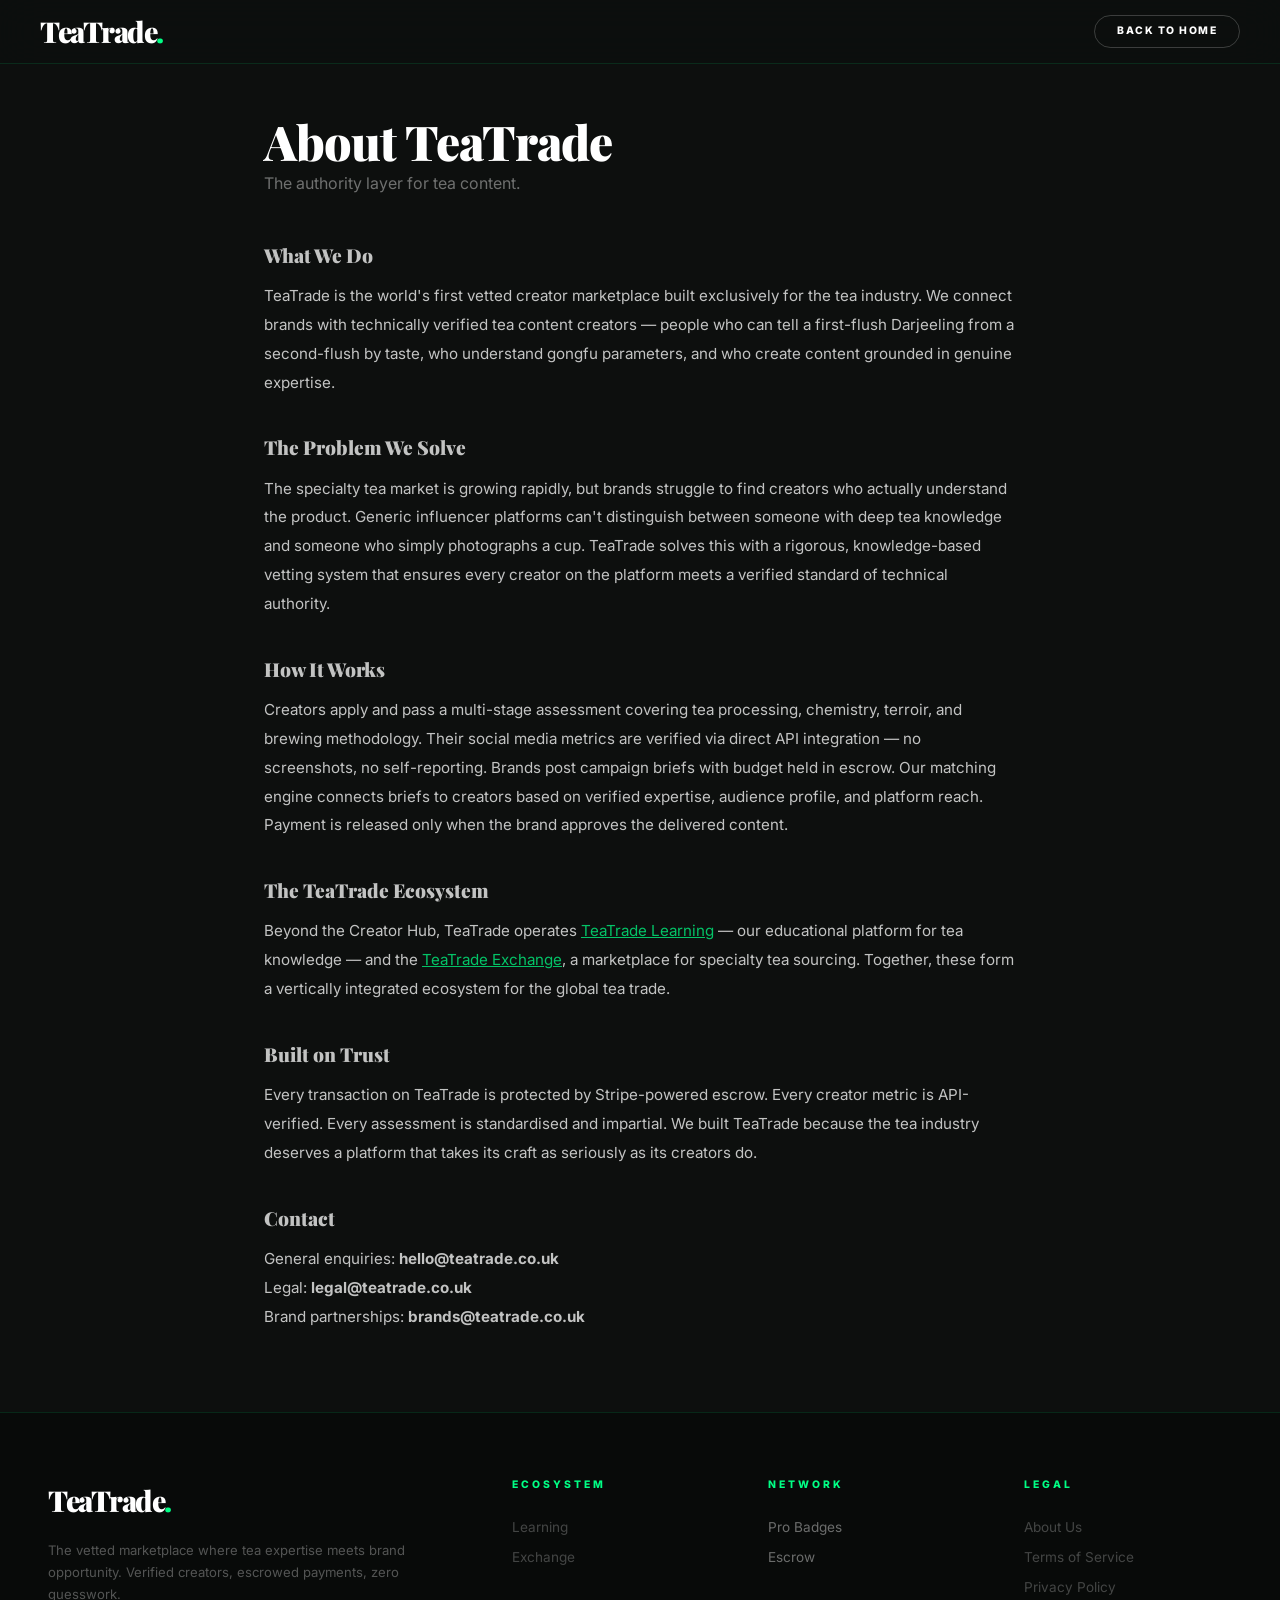
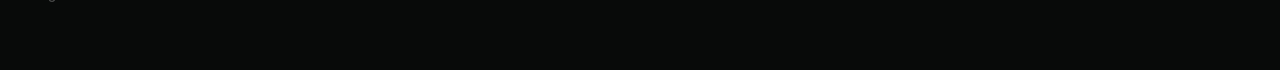
==== commit ffaed008: "privacy policy page" ====
--- a/about.html
+++ b/about.html
@@ -52,7 +52,7 @@
         </div>
         <div class="footer-col"><h4>Ecosystem</h4><ul><li><a href="https://teatrade.co.uk" target="_blank" rel="noopener" style="color:inherit; text-decoration:none; opacity:0.6;">Learning</a></li><li><a href="https://exchange.teatrade.co.uk" target="_blank" rel="noopener" style="color:inherit; text-decoration:none; opacity:0.6;">Exchange</a></li></ul></div>
         <div class="footer-col"><h4>Network</h4><ul><li>Pro Badges</li><li>Escrow</li></ul></div>
-        <div class="footer-col"><h4>Legal</h4><ul><li><a href="about.html" style="color:inherit; text-decoration:none; opacity:0.6;">About Us</a></li><li><a href="terms.html" style="color:inherit; text-decoration:none; opacity:0.6;">Terms of Service</a></li></ul></div>
+        <div class="footer-col"><h4>Legal</h4><ul><li><a href="about.html" style="color:inherit; text-decoration:none; opacity:0.6;">About Us</a></li><li><a href="terms.html" style="color:inherit; text-decoration:none; opacity:0.6;">Terms of Service</a></li><li><a href="privacy.html" style="color:inherit; text-decoration:none; opacity:0.6;">Privacy Policy</a></li></ul></div>
     </footer>
 
 </body>
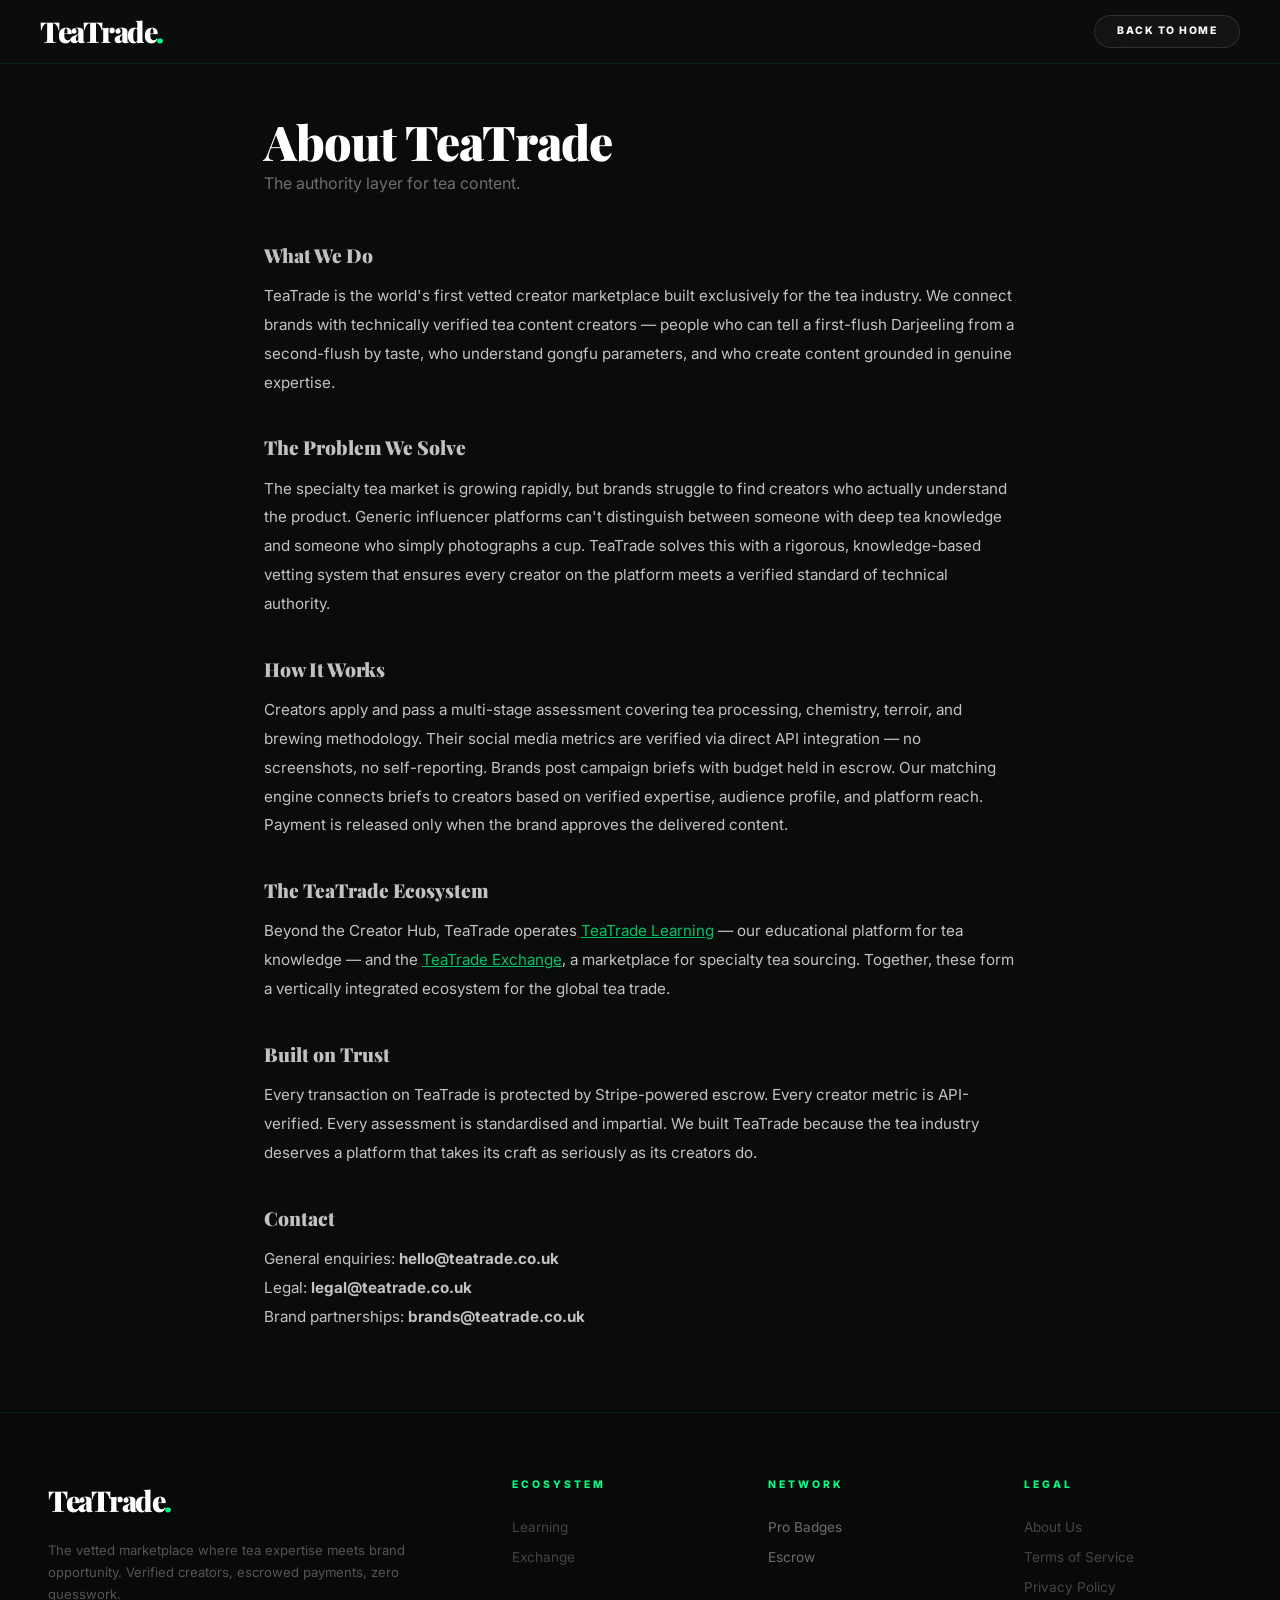
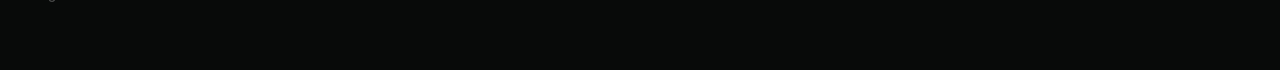
==== commit d157f87d: "feat: full SEO overhaul — OG, Twitter Cards, favicon, canonical, sitemap - Add Open Graph + Twitter/" ====
--- a/about.html
+++ b/about.html
@@ -3,7 +3,33 @@
 <head>
     <meta charset="UTF-8">
     <meta name="viewport" content="width=device-width, initial-scale=1.0">
-    <title>About Us | TeaTrade</title>
+    <title>About TeaTrade | The Story Behind the Tea Creator Marketplace</title>
+    <meta name="description" content="Learn how TeaTrade is building the world's first dedicated marketplace for tea content creators and brands. Our mission, our team, and why we started.">
+    <meta name="keywords" content="about TeaTrade, tea creator marketplace, tea marketing platform, tea industry">
+    <link rel="canonical" href="https://creator.teatrade.co.uk/about.html">
+
+    <!-- Open Graph / Social Sharing -->
+    <meta property="og:type" content="website">
+    <meta property="og:url" content="https://creator.teatrade.co.uk/about.html">
+    <meta property="og:title" content="About TeaTrade | The Story Behind the Tea Creator Marketplace">
+    <meta property="og:description" content="Learn how TeaTrade is building the world's first dedicated marketplace for tea content creators and brands.">
+    <meta property="og:image" content="https://creator.teatrade.co.uk/social-sharing.jpg">
+    <meta property="og:image:width" content="1200">
+    <meta property="og:image:height" content="630">
+    <meta property="og:site_name" content="TeaTrade Creator Hub">
+    <meta property="og:locale" content="en_GB">
+
+    <!-- Twitter / X Card -->
+    <meta name="twitter:card" content="summary_large_image">
+    <meta name="twitter:title" content="About TeaTrade | The Story Behind the Tea Creator Marketplace">
+    <meta name="twitter:description" content="Learn how TeaTrade is building the world's first dedicated marketplace for tea content creators and brands.">
+    <meta name="twitter:image" content="https://creator.teatrade.co.uk/social-sharing.jpg">
+
+    <!-- Favicon & App Icons -->
+    <link rel="icon" type="image/jpeg" href="/creator-hub-logo.jpg">
+    <link rel="apple-touch-icon" href="/creator-hub-logo.jpg">
+    <meta name="theme-color" content="#080A09">
+
     <link href="https://fonts.googleapis.com/css2?family=Inter:wght@300;400;700;900&family=Playfair+Display:ital,wght@0,900;1,900&display=swap" rel="stylesheet">
     <link rel="stylesheet" href="style.css">
 </head>
--- a/style.css
+++ b/style.css
@@ -2,18 +2,22 @@
 
 /* ── TOKENS ── */
 :root {
-    --bg: #0D0F0E;
-    --panel: #111412;
+    --bg: #0A0C0B;
+    --panel: rgba(17, 20, 18, 0.6);
+    --panel-solid: #111412;
     --accent: #00FF85;
     --brand: #FF5E00;
-    --border: rgba(0, 255, 133, 0.12);
-    --brand-border: rgba(255, 94, 0, 0.15);
-    --glass: rgba(255, 255, 255, 0.02);
+    --border: rgba(0, 255, 133, 0.10);
+    --brand-border: rgba(255, 94, 0, 0.12);
+    --glass: rgba(255, 255, 255, 0.03);
+    --glass-border: rgba(255, 255, 255, 0.06);
+    --glass-blur: blur(16px);
     --text-dim: rgba(255, 255, 255, 0.45);
     --radius-sm: 10px;
     --radius-md: 16px;
     --radius-lg: 24px;
     --radius-pill: 100px;
+    --transition: all 0.3s cubic-bezier(0.4, 0, 0.2, 1);
 }
 
 /* ── RESET ── */
@@ -104,6 +108,9 @@
     text-transform: uppercase;
     font-weight: 700;
 }
+.nav-links-center { flex: 2; justify-content: center; }
+.nav-actions { display: flex; gap: 12px; align-items: center; }
+.nav-actions-end { flex: 1; justify-content: flex-end; }
 .nav-links a {
     color: #fff;
     text-decoration: none;
@@ -111,6 +118,26 @@
     transition: 0.3s;
 }
 .nav-links a:hover { opacity: 1; color: var(--accent); }
+
+/* ── NAV HAMBURGER (hidden on desktop) ── */
+.nav-hamburger {
+    display: none;
+    flex-direction: column;
+    gap: 5px;
+    background: none;
+    border: none;
+    cursor: pointer;
+    padding: 8px;
+    z-index: 10;
+}
+.nav-hamburger span {
+    display: block;
+    width: 22px;
+    height: 2px;
+    background: #fff;
+    border-radius: 2px;
+    transition: 0.3s;
+}
 
 /* ── BUTTONS ── */
 .btn-pill {
@@ -123,30 +150,43 @@
     letter-spacing: 1.5px;
     border: none;
     cursor: pointer;
-    transition: all 0.3s ease;
+    transition: var(--transition);
     font-size: 0.75rem;
     font-family: 'Inter', sans-serif;
     display: inline-block;
     text-decoration: none;
     line-height: 1;
-}
+    position: relative;
+    overflow: hidden;
+}
+.btn-pill::before {
+    content: '';
+    position: absolute;
+    inset: 0;
+    background: linear-gradient(135deg, rgba(255,255,255,0.15), transparent);
+    opacity: 0;
+    transition: opacity 0.3s ease;
+}
+.btn-pill:hover::before { opacity: 1; }
 .btn-pill:hover {
     transform: translateY(-2px);
-    box-shadow: 0 8px 24px rgba(0,255,133,0.25);
+    box-shadow: 0 8px 32px rgba(0,255,133,0.25), 0 0 0 1px rgba(0,255,133,0.1);
 }
 .btn-pill:active { transform: translateY(0); }
 
 .btn-outline {
-    background: transparent !important;
+    background: rgba(255,255,255,0.03) !important;
     color: #fff !important;
-    border: 1px solid rgba(255,255,255,0.2) !important;
+    border: 1px solid rgba(255,255,255,0.12) !important;
     padding: 10px 22px !important;
     font-size: 0.65rem !important;
+    backdrop-filter: var(--glass-blur);
+    -webkit-backdrop-filter: var(--glass-blur);
 }
 .btn-outline:hover {
-    border-color: rgba(255,255,255,0.5) !important;
-    background: rgba(255,255,255,0.04) !important;
-    box-shadow: none !important;
+    border-color: rgba(255,255,255,0.3) !important;
+    background: rgba(255,255,255,0.06) !important;
+    box-shadow: 0 4px 16px rgba(0,0,0,0.3) !important;
 }
 
 .btn-brand-orange {
@@ -154,7 +194,7 @@
     color: #fff !important;
 }
 .btn-brand-orange:hover {
-    box-shadow: 0 8px 24px rgba(255,94,0,0.3) !important;
+    box-shadow: 0 8px 32px rgba(255,94,0,0.3), 0 0 0 1px rgba(255,94,0,0.15) !important;
 }
 
 /* ── BRAND PAGE OVERRIDES ── */
@@ -233,16 +273,20 @@
 .badge-card {
     flex: 0 0 280px;
     scroll-snap-align: start;
-    background: var(--panel);
-    border: 1px solid var(--border);
+    background: rgba(17, 20, 18, 0.5);
+    backdrop-filter: blur(12px);
+    -webkit-backdrop-filter: blur(12px);
+    border: 1px solid var(--glass-border);
     border-radius: var(--radius-lg);
     padding: 36px 28px;
     text-align: center;
-    transition: border-color 0.3s, transform 0.3s;
+    transition: var(--transition);
+    box-shadow: 0 4px 24px rgba(0,0,0,0.15);
 }
 .badge-card:hover {
-    border-color: rgba(0,255,133,0.3);
+    border-color: rgba(0,255,133,0.25);
     transform: translateY(-4px);
+    box-shadow: 0 12px 40px rgba(0,0,0,0.3);
 }
 .brand-page .badge-card:hover { border-color: rgba(255,94,0,0.35); }
 
@@ -651,8 +695,10 @@
 }
 
 .modal-card {
-    background: #0A0C0B;
-    border: 1px solid var(--border);
+    background: rgba(14, 16, 15, 0.85);
+    backdrop-filter: blur(40px) saturate(1.2);
+    -webkit-backdrop-filter: blur(40px) saturate(1.2);
+    border: 1px solid var(--glass-border);
     border-radius: var(--radius-lg);
     padding: 48px;
     position: relative;
@@ -661,6 +707,7 @@
     transform: translateY(12px) scale(0.98);
     opacity: 0;
     transition: transform 0.4s cubic-bezier(0.19, 1, 0.22, 1), opacity 0.4s ease;
+    box-shadow: 0 24px 80px rgba(0,0,0,0.5), inset 0 1px 0 rgba(255,255,255,0.04);
 }
 .brand-page .modal-card { border-color: var(--brand-border); }
 
@@ -672,6 +719,8 @@
     height: 36px;
     border-radius: 50%;
     background: rgba(255,255,255,0.04);
+    backdrop-filter: blur(8px);
+    -webkit-backdrop-filter: blur(8px);
     border: 1px solid rgba(255,255,255,0.08);
     color: rgba(255,255,255,0.4);
     font-size: 1.2rem;
@@ -679,7 +728,7 @@
     align-items: center;
     justify-content: center;
     cursor: pointer;
-    transition: 0.2s;
+    transition: var(--transition);
     line-height: 1;
 }
 .modal-close:hover {
@@ -690,20 +739,21 @@
 /* ── INPUTS ── */
 input[type="email"],
 input[type="text"],
+input[type="url"],
 input[type="number"],
 select,
 textarea,
 .modal-input {
     width: 100%;
     padding: 16px 18px;
-    background: rgba(255,255,255,0.04);
-    border: 1px solid rgba(255,255,255,0.08);
+    background: rgba(255,255,255,0.03);
+    border: 1px solid var(--glass-border);
     border-radius: var(--radius-sm);
     color: #fff;
     font-size: 0.95rem;
     font-family: 'Inter', sans-serif;
     outline: none;
-    transition: 0.3s;
+    transition: var(--transition);
     margin-bottom: 16px;
     -webkit-appearance: none;
 }
@@ -726,6 +776,7 @@
 input:focus, select:focus, textarea:focus {
     border-color: var(--accent);
     background: rgba(0,255,133,0.03);
+    box-shadow: 0 0 0 3px rgba(0,255,133,0.06);
 }
 .brand-page input:focus,
 .brand-page select:focus,
@@ -755,6 +806,37 @@
 .brief-form-row.triple {
     grid-template-columns: 1fr 1fr 1fr;
 }
+
+/* ── DATE INPUT DARK THEME ── */
+input[type="date"] {
+    background: rgba(255,255,255,0.04);
+    border: 1px solid rgba(255,255,255,0.08);
+    border-radius: var(--radius-lg);
+    color: #fff;
+    padding: 14px 16px;
+    font-size: 0.85rem;
+    font-family: inherit;
+    width: 100%;
+    box-sizing: border-box;
+    transition: var(--transition);
+    -webkit-appearance: none;
+    appearance: none;
+}
+input[type="date"]:focus {
+    outline: none;
+    border-color: var(--brand);
+    box-shadow: 0 0 0 2px rgba(255,94,0,0.15);
+}
+input[type="date"]::-webkit-calendar-picker-indicator {
+    filter: invert(1) brightness(0.7);
+    cursor: pointer;
+    opacity: 0.5;
+    transition: opacity 0.2s;
+}
+input[type="date"]::-webkit-calendar-picker-indicator:hover {
+    opacity: 0.9;
+}
+
 .brief-check-grid {
     display: grid;
     grid-template-columns: 1fr 1fr;
@@ -784,6 +866,275 @@
     padding: 0;
     accent-color: var(--brand);
 }
+
+/* ── Profile chip selector (wrap-flow tags) ── */
+.profile-chip-grid {
+    display: flex;
+    flex-wrap: wrap;
+    gap: 8px;
+}
+.profile-chip {
+    display: inline-flex;
+    align-items: center;
+    cursor: pointer;
+    padding: 8px 16px;
+    background: rgba(255,255,255,0.02);
+    border: 1px solid rgba(255,255,255,0.08);
+    border-radius: 100px;
+    font-size: 0.78rem;
+    opacity: 0.55;
+    transition: all 0.2s ease;
+    user-select: none;
+}
+.profile-chip:hover {
+    opacity: 0.8;
+    border-color: rgba(255,255,255,0.15);
+}
+.profile-chip input[type="checkbox"] {
+    display: none;
+}
+.profile-chip:has(input:checked) {
+    border-color: var(--brand);
+    background: rgba(255,94,0,0.08);
+    opacity: 1;
+    color: #fff;
+}
+.profile-chip:has(input:checked) span::before {
+    content: '\2713  ';
+    color: var(--brand);
+    font-weight: 700;
+}
+
+/* ── Profile Card Layout (brand profile) ── */
+.profile-card-grid {
+    display: grid;
+    grid-template-columns: 1fr 1fr;
+    gap: 20px;
+}
+.profile-card {
+    background: rgba(255,255,255,0.02);
+    border: 1px solid rgba(255,255,255,0.06);
+    border-radius: var(--radius-md);
+    padding: 24px;
+}
+.profile-card-header {
+    display: flex;
+    align-items: center;
+    gap: 8px;
+    font-size: 0.6rem;
+    font-weight: 800;
+    letter-spacing: 2px;
+    text-transform: uppercase;
+    color: var(--brand);
+    margin-bottom: 20px;
+    padding-bottom: 12px;
+    border-bottom: 1px solid rgba(255,255,255,0.04);
+}
+@media (max-width: 768px) {
+    .profile-card-grid { grid-template-columns: 1fr; }
+    .social-inputs-grid { grid-template-columns: 1fr; }
+}
+
+/* ── Showcase link rows ── */
+.showcase-link-grid {
+    display: flex;
+    flex-direction: column;
+    gap: 8px;
+}
+.showcase-link-row {
+    display: flex;
+    align-items: center;
+    gap: 10px;
+}
+.showcase-link-icon {
+    width: 28px;
+    height: 28px;
+    display: flex;
+    align-items: center;
+    justify-content: center;
+    border-radius: 50%;
+    background: rgba(255,255,255,0.03);
+    border: 1px solid rgba(255,255,255,0.08);
+    font-size: 0.65rem;
+    font-weight: 700;
+    opacity: 0.35;
+    flex-shrink: 0;
+}
+.showcase-link-row input.showcase-link {
+    flex: 1;
+    background: rgba(255,255,255,0.03);
+    border: 1px solid rgba(255,255,255,0.08);
+    border-radius: var(--radius-sm);
+    color: #fff;
+    padding: 10px 14px;
+    font-size: 0.82rem;
+    font-family: 'Inter', sans-serif;
+    transition: border-color 0.2s;
+}
+.showcase-link-row input.showcase-link::placeholder {
+    color: rgba(255,255,255,0.2);
+}
+.showcase-link-row input.showcase-link:focus {
+    outline: none;
+    border-color: var(--brand);
+    background: rgba(255,94,0,0.03);
+}
+
+/* ── Profile Cards ── */
+.profile-card {
+    background: rgba(255,255,255,0.015);
+    border: 1px solid rgba(255,255,255,0.06);
+    border-radius: var(--radius-md);
+    margin-bottom: 16px;
+    overflow: hidden;
+    transition: border-color 0.3s;
+}
+.profile-card:hover {
+    border-color: rgba(255,255,255,0.12);
+}
+.profile-card-header {
+    display: flex;
+    align-items: center;
+    gap: 10px;
+    padding: 14px 20px;
+    font-size: 0.6rem;
+    font-weight: 800;
+    letter-spacing: 2px;
+    text-transform: uppercase;
+    color: var(--brand);
+    border-bottom: 1px solid rgba(255,255,255,0.04);
+}
+.profile-card-header svg { opacity: 0.6; }
+.profile-card-body {
+    padding: 20px;
+}
+.profile-card-body input[type="text"],
+.profile-card-body input[type="url"],
+.profile-card-body textarea {
+    margin-bottom: 0;
+}
+
+/* ── Social Media Input Styling ── */
+.social-input-wrap {
+    position: relative;
+}
+.social-input-icon {
+    position: absolute;
+    left: 14px;
+    top: 50%;
+    transform: translateY(-50%);
+    opacity: 0.35;
+    font-size: 0.82rem;
+    pointer-events: none;
+    display: flex;
+    align-items: center;
+}
+.social-input-wrap input:focus ~ .social-input-icon,
+.social-input-wrap:focus-within .social-input-icon {
+    opacity: 0.7;
+}
+.social-inputs-grid {
+    display: grid;
+    grid-template-columns: 1fr 1fr;
+    gap: 16px;
+    padding: 0;
+}
+
+/* ── Saved profile link display ── */
+.saved-link-row {
+    display: flex;
+    align-items: center;
+    gap: 10px;
+    padding: 12px 16px;
+    background: rgba(255,255,255,0.03);
+    border: 1px solid rgba(255,255,255,0.08);
+    border-radius: var(--radius-lg);
+    margin-top: 0;
+}
+.saved-link {
+    display: inline-flex;
+    align-items: center;
+    gap: 6px;
+    color: var(--brand);
+    font-size: 0.85rem;
+    font-weight: 600;
+    text-decoration: none;
+    transition: opacity 0.2s;
+    overflow: hidden;
+    text-overflow: ellipsis;
+    white-space: nowrap;
+    flex: 1;
+    min-width: 0;
+}
+.saved-link:hover { opacity: 0.7; }
+.saved-link svg { flex-shrink: 0; opacity: 0.4; }
+.saved-link-edit {
+    background: none;
+    border: 1px solid rgba(255,255,255,0.08);
+    border-radius: 6px;
+    padding: 6px;
+    cursor: pointer;
+    color: rgba(255,255,255,0.35);
+    display: flex;
+    align-items: center;
+    transition: var(--transition);
+    flex-shrink: 0;
+}
+.saved-link-edit:hover {
+    color: var(--brand);
+    border-color: rgba(255,94,0,0.3);
+    background: rgba(255,94,0,0.05);
+}
+
+/* ── Public Portfolio Toggle (inline) ── */
+.profile-public-toggle {
+    display: flex;
+    align-items: center;
+    gap: 10px;
+    cursor: pointer;
+    user-select: none;
+}
+.profile-public-label {
+    font-size: 0.6rem;
+    font-weight: 800;
+    letter-spacing: 1.5px;
+    text-transform: uppercase;
+    color: var(--text-dim);
+    transition: color 0.3s;
+}
+.profile-public-toggle:has(input:checked) .profile-public-label {
+    color: var(--accent);
+}
+.profile-public-toggle input {
+    display: none;
+}
+.toggle-track {
+    position: relative;
+    width: 44px;
+    height: 24px;
+    background: rgba(255,255,255,0.08);
+    border-radius: 24px;
+    transition: background 0.3s;
+    flex-shrink: 0;
+}
+.profile-public-toggle:has(input:checked) .toggle-track {
+    background: rgba(0,255,133,0.2);
+}
+.toggle-knob {
+    position: absolute;
+    top: 3px;
+    left: 3px;
+    width: 18px;
+    height: 18px;
+    background: #555;
+    border-radius: 50%;
+    transition: all 0.3s;
+}
+.profile-public-toggle:has(input:checked) .toggle-knob {
+    left: 23px;
+    background: var(--accent);
+}
+
 .brief-budget-display {
     background: rgba(255,94,0,0.04);
     border: 1px solid rgba(255,94,0,0.15);
@@ -879,14 +1230,17 @@
 /* ── SIDEBAR ── */
 .sidebar {
     width: 260px;
-    background: var(--panel);
-    border-right: 1px solid var(--border);
+    background: rgba(13, 15, 14, 0.7);
+    backdrop-filter: blur(24px);
+    -webkit-backdrop-filter: blur(24px);
+    border-right: 1px solid var(--glass-border);
     display: flex;
     flex-direction: column;
     padding: 28px 24px;
     z-index: 100;
     flex-shrink: 0;
 }
+.sidebar-top { display: flex; align-items: center; justify-content: space-between; }
 .nav-menu { margin-top: 36px; flex-grow: 1; }
 .nav-item {
     color: var(--text-dim);
@@ -899,7 +1253,7 @@
     border-radius: var(--radius-sm);
     margin-bottom: 6px;
     display: block;
-    transition: 0.2s;
+    transition: var(--transition);
     border: 1px solid transparent;
 }
 .nav-item:hover { color: #fff; background: rgba(255,255,255,0.03); }
@@ -1015,14 +1369,22 @@
 
 /* ── CAMPAIGN CARDS ── */
 .campaign-card {
-    background: var(--panel);
-    border: 1px solid rgba(255, 94, 0, 0.15);
+    background: rgba(17, 20, 18, 0.5);
+    backdrop-filter: blur(12px);
+    -webkit-backdrop-filter: blur(12px);
+    border: 1px solid rgba(255, 94, 0, 0.1);
     border-radius: var(--radius-lg);
     padding: 24px 28px;
     margin-bottom: 16px;
     display: flex;
     justify-content: space-between;
     align-items: center;
+    transition: var(--transition);
+    box-shadow: 0 4px 24px rgba(0,0,0,0.15);
+}
+.campaign-card:hover {
+    border-color: rgba(255, 94, 0, 0.2);
+    box-shadow: 0 8px 40px rgba(0,0,0,0.25);
 }
 .tag-req {
     font-size: 0.6rem;
@@ -1534,6 +1896,53 @@
     margin: 0;
 }
 
+/* ── ESCROW TRUST INDICATOR BAR ── */
+.escrow-trust-bar {
+    display: flex;
+    align-items: center;
+    padding: 14px 16px;
+    margin: 12px 0 4px;
+    background: rgba(255,255,255,0.015);
+    border: 1px solid rgba(255,255,255,0.04);
+    border-radius: var(--radius-sm);
+}
+.etb-step {
+    display: flex;
+    align-items: center;
+    gap: 6px;
+    white-space: nowrap;
+}
+.etb-step span {
+    font-size: 0.68rem;
+    font-weight: 600;
+    letter-spacing: 0.5px;
+    opacity: 0.25;
+    text-transform: uppercase;
+}
+.etb-dot {
+    width: 8px;
+    height: 8px;
+    border-radius: 50%;
+    background: rgba(255,255,255,0.1);
+    flex-shrink: 0;
+}
+.etb-line {
+    flex: 1;
+    height: 2px;
+    background: rgba(255,255,255,0.06);
+    margin: 0 8px;
+    min-width: 12px;
+}
+.etb-step.done span { opacity: 0.5; }
+.etb-step.done .etb-dot { background: rgba(255,255,255,0.3); }
+.etb-line.done { background: rgba(255,255,255,0.15); }
+.etb-step.active span { opacity: 0.8; color: var(--brand); }
+.etb-step.active .etb-dot { background: var(--brand); box-shadow: 0 0 8px rgba(255,94,0,0.4); }
+.etb-step.secured span { color: var(--accent); opacity: 0.9; }
+.etb-step.secured .etb-dot { background: var(--accent); box-shadow: 0 0 8px rgba(0,255,133,0.4); }
+.etb-step.paid span { color: var(--accent); opacity: 0.9; }
+.etb-step.paid .etb-dot { background: var(--accent); box-shadow: 0 0 8px rgba(0,255,133,0.4); }
+
 /* ── CAMPAIGN PIPELINE (stage tracker) ── */
 .pipeline-tracker {
     display: flex;
@@ -1586,11 +1995,19 @@
 
 /* ── BRIEF CARD (creator + brand dashboards) ── */
 .brief-card {
-    background: var(--panel);
-    border: 1px solid rgba(255,255,255,0.06);
+    background: rgba(17, 20, 18, 0.5);
+    backdrop-filter: blur(12px);
+    -webkit-backdrop-filter: blur(12px);
+    border: 1px solid var(--glass-border);
     border-radius: var(--radius-lg);
     padding: 28px;
     margin-bottom: 20px;
+    transition: var(--transition);
+    box-shadow: 0 4px 24px rgba(0,0,0,0.15);
+}
+.brief-card:hover {
+    border-color: rgba(255,255,255,0.1);
+    box-shadow: 0 8px 40px rgba(0,0,0,0.25);
 }
 .brief-card .brief-header {
     display: flex;
@@ -1599,13 +2016,15 @@
     margin-bottom: 16px;
 }
 .brief-card .brief-header h3 { margin: 0; font-size: 1.1rem; }
-.brief-card .brief-status {
+.brief-status {
     font-size: 0.58rem;
     font-weight: 900;
     letter-spacing: 1.5px;
     text-transform: uppercase;
     padding: 4px 12px;
     border-radius: var(--radius-pill);
+    white-space: nowrap;
+    flex-shrink: 0;
 }
 .brief-status.st-active { color: var(--accent); background: rgba(0,255,133,0.08); border: 1px solid rgba(0,255,133,0.2); }
 .brief-status.st-shipping { color: #60a5fa; background: rgba(96,165,250,0.08); border: 1px solid rgba(96,165,250,0.2); }
@@ -1613,6 +2032,63 @@
 .brief-status.st-review { color: #fbbf24; background: rgba(251,191,36,0.08); border: 1px solid rgba(251,191,36,0.2); }
 .brief-status.st-approved { color: var(--accent); background: rgba(0,255,133,0.08); border: 1px solid rgba(0,255,133,0.2); }
 .brief-status.st-paid { color: #a78bfa; background: rgba(167,139,250,0.08); border: 1px solid rgba(167,139,250,0.2); }
+
+/* ── ANALYTICS ROI ROWS ── */
+.analytics-row { padding: 24px 28px; }
+.analytics-row-header {
+    display: flex;
+    justify-content: space-between;
+    align-items: flex-start;
+    margin-bottom: 18px;
+}
+.analytics-kpi-row {
+    display: grid;
+    grid-template-columns: repeat(5, 1fr);
+    gap: 12px;
+}
+.analytics-kpi {
+    background: rgba(255,255,255,0.02);
+    border: 1px solid rgba(255,255,255,0.05);
+    border-radius: var(--radius-md);
+    padding: 14px 16px;
+    text-align: center;
+}
+.analytics-kpi-label {
+    display: block;
+    font-size: 0.55rem;
+    letter-spacing: 1.5px;
+    text-transform: uppercase;
+    color: var(--text-dim);
+    margin-bottom: 6px;
+}
+.analytics-kpi-val {
+    display: block;
+    font-family: 'Playfair Display', serif;
+    font-size: 1.15rem;
+    color: #fff;
+}
+
+/* ── INVOICE DOWNLOAD BUTTON ── */
+.invoice-dl-btn {
+    display: inline-flex;
+    align-items: center;
+    justify-content: center;
+    width: 30px;
+    height: 30px;
+    border-radius: 8px;
+    border: 1px solid rgba(255,255,255,0.08);
+    background: rgba(255,255,255,0.03);
+    color: rgba(255,255,255,0.4);
+    cursor: pointer;
+    transition: 0.2s;
+    flex-shrink: 0;
+}
+.invoice-dl-btn:hover {
+    background: rgba(167,139,250,0.1);
+    border-color: rgba(167,139,250,0.3);
+    color: #a78bfa;
+}
+
 .brief-card .brief-meta {
     font-size: 0.82rem;
     opacity: 0.4;
@@ -1681,9 +2157,14 @@
     transition: border-color 0.3s, background 0.3s;
     margin-bottom: 20px;
 }
-.upload-zone:hover {
+.upload-zone:hover, .upload-zone.drag-over {
     border-color: var(--accent);
     background: rgba(0,255,133,0.02);
+}
+.upload-zone.drag-over {
+    border-color: var(--accent);
+    background: rgba(0,255,133,0.05);
+    box-shadow: inset 0 0 40px rgba(0,255,133,0.03);
 }
 .upload-zone svg { width: 36px; height: 36px; stroke: rgba(255,255,255,0.2); fill: none; stroke-width: 1.5; margin-bottom: 12px; }
 .upload-zone .uz-label {
@@ -1695,6 +2176,144 @@
 .upload-zone .uz-hint {
     font-size: 0.7rem;
     opacity: 0.25;
+}
+
+/* ── MEDIA GALLERY ── */
+.media-gallery {
+    display: flex;
+    gap: 12px;
+    overflow-x: auto;
+    padding: 4px 0 16px 0;
+    scroll-snap-type: x mandatory;
+    -webkit-overflow-scrolling: touch;
+    scrollbar-width: thin;
+    scrollbar-color: rgba(255,255,255,0.08) transparent;
+}
+.media-gallery::-webkit-scrollbar { height: 4px; }
+.media-gallery::-webkit-scrollbar-track { background: transparent; }
+.media-gallery::-webkit-scrollbar-thumb { background: rgba(255,255,255,0.08); border-radius: 2px; }
+
+.media-card {
+    flex: 0 0 160px;
+    scroll-snap-align: start;
+    background: rgba(255,255,255,0.03);
+    border: 1px solid rgba(255,255,255,0.06);
+    border-radius: 12px;
+    overflow: hidden;
+    cursor: pointer;
+    transition: var(--transition);
+    position: relative;
+}
+.media-card:hover {
+    border-color: rgba(0,255,133,0.2);
+    transform: translateY(-2px);
+    box-shadow: 0 8px 24px rgba(0,0,0,0.3);
+}
+.media-card.uploading {
+    pointer-events: none;
+}
+.media-thumb {
+    width: 100%;
+    height: 110px;
+    position: relative;
+    overflow: hidden;
+    background: rgba(0,0,0,0.3);
+    display: flex;
+    align-items: center;
+    justify-content: center;
+}
+.media-thumb img, .media-thumb video {
+    width: 100%;
+    height: 100%;
+    object-fit: cover;
+}
+.media-play-icon {
+    position: absolute;
+    top: 50%;
+    left: 50%;
+    transform: translate(-50%, -50%);
+    width: 36px;
+    height: 36px;
+    background: rgba(0,0,0,0.5);
+    border-radius: 50%;
+    display: flex;
+    align-items: center;
+    justify-content: center;
+    backdrop-filter: blur(4px);
+    pointer-events: none;
+}
+.media-play-icon svg {
+    width: 14px;
+    height: 14px;
+}
+.media-info {
+    padding: 8px 10px;
+}
+.media-name {
+    display: block;
+    font-size: 0.65rem;
+    font-weight: 600;
+    white-space: nowrap;
+    overflow: hidden;
+    text-overflow: ellipsis;
+    opacity: 0.7;
+}
+.media-size {
+    display: block;
+    font-size: 0.55rem;
+    opacity: 0.3;
+    margin-top: 2px;
+}
+.media-remove {
+    position: absolute;
+    top: 6px;
+    right: 6px;
+    width: 24px;
+    height: 24px;
+    background: rgba(0,0,0,0.6);
+    backdrop-filter: blur(4px);
+    border: none;
+    border-radius: 50%;
+    color: #ff4444;
+    font-size: 14px;
+    cursor: pointer;
+    display: flex;
+    align-items: center;
+    justify-content: center;
+    opacity: 0;
+    transition: opacity 0.2s;
+}
+.media-card:hover .media-remove {
+    opacity: 1;
+}
+
+/* ── Upload Progress ── */
+.upload-progress {
+    display: flex;
+    flex-direction: column;
+    align-items: center;
+    gap: 6px;
+}
+.upload-progress-ring {
+    width: 48px;
+    height: 48px;
+}
+.upload-progress-ring svg {
+    transform: rotate(-90deg);
+}
+.progress-arc {
+    transition: stroke-dashoffset 0.3s ease;
+}
+.upload-pct {
+    font-size: 0.6rem;
+    font-weight: 800;
+    color: var(--accent);
+    letter-spacing: 1px;
+}
+
+/* ── Lightbox Overrides ── */
+#media-lightbox .lb-nav:hover {
+    background: rgba(255,255,255,0.15);
 }
 
 /* ── ADDRESS FORM CARD ── */
@@ -1754,11 +2373,198 @@
 }
 .btn-approve.reject:hover { background: rgba(255,68,68,0.2); }
 
+/* ── Toast Notifications ── */
+.toast {
+    background: var(--panel);
+    backdrop-filter: var(--glass-blur);
+    -webkit-backdrop-filter: var(--glass-blur);
+    border: 1px solid var(--glass-border);
+    border-radius: 14px;
+    padding: 14px 20px;
+    min-width: 280px;
+    max-width: 380px;
+    pointer-events: auto;
+    display: flex;
+    align-items: flex-start;
+    gap: 12px;
+    animation: toastSlideIn 0.4s cubic-bezier(0.4, 0, 0.2, 1);
+    transition: opacity 0.3s, transform 0.3s;
+}
+.toast.removing {
+    opacity: 0;
+    transform: translateX(-20px);
+}
+.toast-icon {
+    width: 32px;
+    height: 32px;
+    border-radius: 50%;
+    display: flex;
+    align-items: center;
+    justify-content: center;
+    flex-shrink: 0;
+    font-size: 14px;
+}
+.toast-icon.success { background: rgba(0,255,133,0.1); color: var(--accent); }
+.toast-icon.info { background: rgba(0,153,255,0.1); color: #0099ff; }
+.toast-icon.warning { background: rgba(255,170,0,0.1); color: #ffaa00; }
+.toast-body { flex: 1; min-width: 0; }
+.toast-title { font-size: 0.72rem; font-weight: 800; letter-spacing: 0.5px; margin-bottom: 2px; }
+.toast-message { font-size: 0.7rem; opacity: 0.5; line-height: 1.5; }
+.toast-close {
+    background: none;
+    border: none;
+    color: rgba(255,255,255,0.25);
+    cursor: pointer;
+    font-size: 16px;
+    padding: 0 0 0 8px;
+    line-height: 1;
+}
+.toast-close:hover { color: rgba(255,255,255,0.6); }
+@keyframes toastSlideIn {
+    from { opacity: 0; transform: translateX(-30px); }
+    to { opacity: 1; transform: translateX(0); }
+}
+
+/* ── Nav Badge Count ── */
+.nav-badge {
+    display: inline-flex;
+    align-items: center;
+    justify-content: center;
+    min-width: 18px;
+    height: 18px;
+    background: var(--brand);
+    color: #fff;
+    font-size: 0.55rem;
+    font-weight: 900;
+    border-radius: 10px;
+    padding: 0 5px;
+    margin-left: 6px;
+    line-height: 1;
+}
+
+/* ── Brief Filter Pills ── */
+.filter-pill {
+    background: rgba(255,255,255,0.04);
+    border: 1px solid rgba(255,255,255,0.08);
+    color: var(--text-dim);
+    font-size: 0.65rem;
+    font-weight: 700;
+    letter-spacing: 1.5px;
+    text-transform: uppercase;
+    padding: 8px 18px;
+    border-radius: var(--radius-pill);
+    cursor: pointer;
+    transition: var(--transition);
+}
+.filter-pill:hover { background: rgba(255,255,255,0.06); }
+.filter-pill.active {
+    background: rgba(0,255,133,0.1);
+    border-color: rgba(0,255,133,0.3);
+    color: var(--accent);
+}
+.filter-count {
+    font-size: 0.55rem;
+    background: rgba(255,255,255,0.06);
+    padding: 2px 7px;
+    border-radius: 10px;
+    margin-left: 4px;
+}
+.filter-pill.active .filter-count {
+    background: rgba(0,255,133,0.15);
+}
+
+/* ── HAMBURGER BUTTON ── */
+.hamburger {
+    display: none;
+    flex-direction: column;
+    gap: 5px;
+    background: none;
+    border: none;
+    cursor: pointer;
+    padding: 6px;
+    z-index: 200;
+}
+.hamburger span {
+    display: block;
+    width: 22px;
+    height: 2px;
+    background: var(--text);
+    border-radius: 2px;
+    transition: var(--transition);
+}
+.sidebar.open .hamburger span:nth-child(1) { transform: rotate(45deg) translate(5px, 5px); }
+.sidebar.open .hamburger span:nth-child(2) { opacity: 0; }
+.sidebar.open .hamburger span:nth-child(3) { transform: rotate(-45deg) translate(5px, -5px); }
+
+/* ── MOBILE OVERLAY ── */
+.mobile-overlay {
+    display: none;
+    position: fixed;
+    inset: 0;
+    background: rgba(0,0,0,0.6);
+    z-index: 90;
+    backdrop-filter: blur(4px);
+    -webkit-backdrop-filter: blur(4px);
+}
+.mobile-overlay.active { display: block; }
+
+/* ── Mobile tab bar: hidden on desktop ── */
+.mobile-tab-bar { display: none; }
+
 /* ── RESPONSIVE ── */
 @media (max-width: 768px) {
-    nav { padding: 0 20px; height: 56px; }
+    /* ── Landing page nav → hamburger menu ── */
+    nav {
+        padding: 0 16px;
+        height: auto;
+        min-height: 56px;
+        flex-wrap: wrap;
+        position: fixed;
+        overflow: hidden;
+        max-height: 56px;
+        transition: max-height 0.35s cubic-bezier(0.4, 0, 0.2, 1);
+    }
+    nav.nav-open {
+        max-height: 100vh;
+        overflow-y: auto;
+        align-items: flex-start;
+        padding-top: 0;
+    }
+    nav.nav-open .nav-hamburger span:nth-child(1) { transform: rotate(45deg) translate(5px, 5px); }
+    nav.nav-open .nav-hamburger span:nth-child(2) { opacity: 0; }
+    nav.nav-open .nav-hamburger span:nth-child(3) { transform: rotate(-45deg) translate(5px, -5px); }
+    .nav-hamburger { display: flex; align-items: center; }
+    .nav-links-center { flex: none; }
+    .nav-links {
+        display: none;
+        flex-direction: column;
+        width: 100%;
+        order: 10;
+        gap: 0;
+        padding: 8px 0 4px;
+        border-top: 1px solid rgba(255,255,255,0.06);
+    }
+    nav.nav-open .nav-links { display: flex; }
+    .nav-links a {
+        display: block;
+        padding: 14px 0;
+        font-size: 0.7rem;
+        border-bottom: 1px solid rgba(255,255,255,0.04);
+    }
+    .nav-actions {
+        display: none !important;
+        flex-direction: column;
+        width: 100%;
+        order: 11;
+        gap: 10px;
+        padding: 12px 0 16px;
+    }
+    nav.nav-open .nav-actions { display: flex !important; }
+    .nav-actions .btn-pill { width: 100%; text-align: center; }
+    .nav-actions-end { flex: none; }
+    nav > .logo { flex: 1; }
+    nav > div:first-child { flex: 1; }
     .logo { font-size: 1.4rem; }
-    .nav-links { gap: 16px; font-size: 0.6rem; }
     .badges-section { padding: 48px 0 48px 20px; }
     .badge-card { flex: 0 0 240px; padding: 28px 20px; }
     .talent-pool-section { padding: 48px 20px; }
@@ -1773,8 +2579,6 @@
     .map-container { height: 500px; }
     .node { width: 180px; padding: 14px 16px; font-size: 0.8rem; }
     .core { width: 130px; height: 130px; font-size: 0.65rem; }
-    .sidebar { width: 200px; padding: 20px 16px; }
-    .main-content { padding: 24px; }
     .talent-grid { grid-template-columns: 1fr; }
     .talent-kpis { grid-template-columns: 1fr 1fr; }
     .pricing-section { padding: 60px 20px; }
@@ -1789,4 +2593,124 @@
     .addr-row { grid-template-columns: 1fr; }
     .brief-form-row, .brief-form-row.triple { grid-template-columns: 1fr; }
     .brief-check-grid { grid-template-columns: 1fr; }
-}
+    #brief-modal .modal-card > div[style*="grid-template-columns"] { grid-template-columns: 1fr; }
+    #section-brief > div[style*="grid-template-columns"] { grid-template-columns: 1fr !important; }
+    #campaign-insight { position: static; }
+
+    /* ── Dashboard sidebar → slide-out drawer ── */
+    .hamburger { display: flex; }
+    .sidebar {
+        position: fixed;
+        top: 0; left: 0; bottom: 0;
+        width: 260px;
+        padding: 20px 16px;
+        transform: translateX(-100%);
+        transition: transform 0.3s cubic-bezier(0.4, 0, 0.2, 1);
+        z-index: 100;
+    }
+    .sidebar.open { transform: translateX(0); }
+    .sidebar-top { display: flex; align-items: center; justify-content: space-between; }
+
+    /* ── Main content takes full width ── */
+    .main-content {
+        margin-left: 0;
+        padding: 20px 16px;
+        padding-bottom: 80px; /* room for bottom tab bar */
+        width: 100%;
+    }
+
+    /* ── Dashboard header smaller on mobile ── */
+    .dash-header h1 { font-size: 1.6rem; }
+    .dash-header { margin-bottom: 20px; }
+
+    /* ── Bottom tab bar ── */
+    .mobile-tab-bar {
+        display: flex;
+        position: fixed;
+        bottom: 0; left: 0; right: 0;
+        background: rgba(13, 15, 14, 0.95);
+        backdrop-filter: blur(20px);
+        -webkit-backdrop-filter: blur(20px);
+        border-top: 1px solid var(--glass-border);
+        z-index: 95;
+        padding: 6px 0 env(safe-area-inset-bottom, 6px);
+        justify-content: space-around;
+    }
+    .mobile-tab {
+        display: flex;
+        flex-direction: column;
+        align-items: center;
+        gap: 3px;
+        padding: 6px 8px;
+        color: var(--text-dim);
+        font-size: 0.55rem;
+        font-weight: 700;
+        letter-spacing: 0.8px;
+        text-transform: uppercase;
+        text-decoration: none;
+        transition: var(--transition);
+        border: none;
+        background: none;
+        cursor: pointer;
+        position: relative;
+    }
+    .mobile-tab svg { width: 20px; height: 20px; stroke: currentColor; fill: none; stroke-width: 1.5; }
+    .mobile-tab.active { color: var(--accent); }
+    .brand-page .mobile-tab.active { color: var(--brand); }
+    .mobile-tab .tab-badge {
+        position: absolute;
+        top: 2px; right: 2px;
+        background: var(--brand);
+        color: #fff;
+        font-size: 0.5rem;
+        min-width: 14px;
+        height: 14px;
+        border-radius: 99px;
+        display: flex;
+        align-items: center;
+        justify-content: center;
+        padding: 0 4px;
+    }
+
+    /* ── Toast position on mobile ── */
+    #toast-container { left: 12px; right: 12px; bottom: 72px; }
+
+    /* ── Filter pills scroll horizontally ── */
+    .brief-filters { overflow-x: auto; flex-wrap: nowrap; padding-bottom: 4px; }
+    .filter-pill { white-space: nowrap; flex-shrink: 0; }
+
+    /* ── Cards & panels full width ── */
+    .section-grid { grid-template-columns: 1fr !important; }
+    .kpi-grid { grid-template-columns: 1fr 1fr; gap: 10px; }
+    .kpi-card { padding: 16px; }
+    .verification-grid { grid-template-columns: 1fr !important; }
+
+    /* ── Media gallery ── */
+    .media-gallery { gap: 8px; }
+    .media-card { min-width: 110px; }
+
+    /* ── Profile section on mobile ── */
+    .profile-public-toggle { gap: 8px; }
+    .profile-public-label { font-size: 0.55rem; letter-spacing: 1px; }
+    .profile-card-body { padding: 16px; }
+    .profile-chip { padding: 6px 12px; font-size: 0.72rem; }
+    .showcase-link-row input.showcase-link { padding: 8px 12px; font-size: 0.78rem; }
+
+    /* ── Academy grid ── */
+    .academy-grid { grid-template-columns: 1fr !important; }
+
+    /* ── Analytics ROI responsive ── */
+    #section-analytics .stats-grid { grid-template-columns: repeat(2, 1fr) !important; }
+    .analytics-kpi-row { grid-template-columns: repeat(2, 1fr); }
+    .analytics-row-header { flex-direction: column; gap: 10px; }
+}
+
+/* ── Extra small screens ── */
+@media (max-width: 480px) {
+    .main-content { padding: 16px 12px; padding-bottom: 80px; }
+    .dash-header h1 { font-size: 1.3rem; }
+    .kpi-grid { grid-template-columns: 1fr; }
+    .btn-pill { font-size: 0.6rem; padding: 12px 20px; }
+    .trust-grid { grid-template-columns: 1fr; }
+    footer { grid-template-columns: 1fr; }
+}
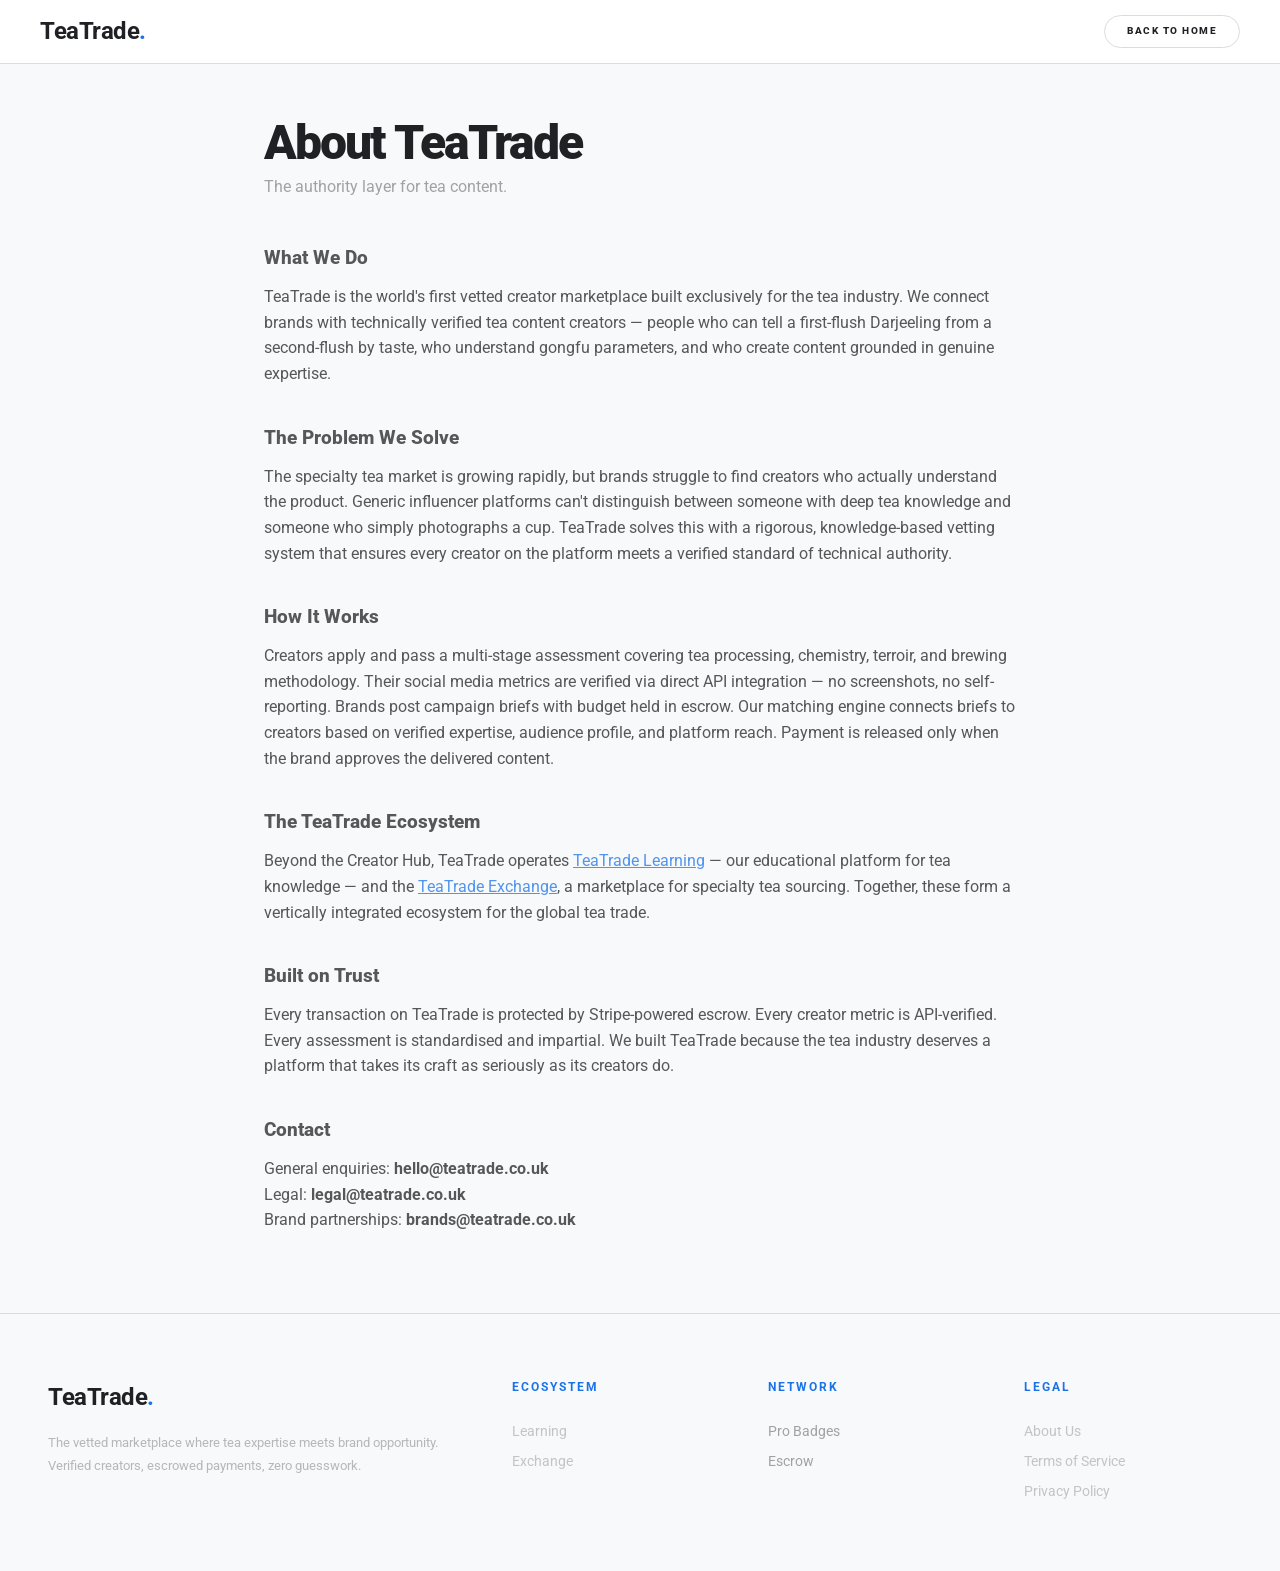
==== commit 5ffcd9d1: "feat: full site light-theme migration — remove all dark/neon remnants - Apply enterprise light theme" ====
--- a/about.html
+++ b/about.html
@@ -26,11 +26,11 @@
     <meta name="twitter:image" content="https://creator.teatrade.co.uk/social-sharing.jpg">
 
     <!-- Favicon & App Icons -->
-    <link rel="icon" type="image/jpeg" href="/creator-hub-logo.jpg">
-    <link rel="apple-touch-icon" href="/creator-hub-logo.jpg">
-    <meta name="theme-color" content="#080A09">
+    <link rel="icon" type="image/png"  href="icons/favicon-nb.png">
+    <link rel="apple-touch-icon" href="icons/favicon-nb.png">
+    <meta name="theme-color" content="#f8f9fa">
 
-    <link href="https://fonts.googleapis.com/css2?family=Inter:wght@300;400;700;900&family=Playfair+Display:ital,wght@0,900;1,900&display=swap" rel="stylesheet">
+    <link href="https://fonts.googleapis.com/css2?family=Roboto:wght@400;500;700;900&display=swap" rel="stylesheet">
     <link rel="stylesheet" href="style.css">
 </head>
 <body>
@@ -43,7 +43,7 @@
     </nav>
 
     <main style="max-width: 800px; margin: 0 auto; padding: 120px 24px 80px;">
-        <h1 style="font-family: 'Playfair Display', serif; font-size: 3rem; margin-bottom: 8px;">About TeaTrade</h1>
+        <h1 style="font-family: 'Roboto', sans-serif; font-size: 3rem; margin-bottom: 8px;">About TeaTrade</h1>
         <p style="opacity: 0.4; margin-bottom: 48px;">The authority layer for tea content.</p>
 
         <div style="line-height: 1.9; opacity: 0.75; font-size: 0.95rem;">
--- a/style.css
+++ b/style.css
@@ -2,22 +2,25 @@
 
 /* ── TOKENS ── */
 :root {
-    --bg: #0A0C0B;
-    --panel: rgba(17, 20, 18, 0.6);
-    --panel-solid: #111412;
-    --accent: #00FF85;
-    --brand: #FF5E00;
-    --border: rgba(0, 255, 133, 0.10);
-    --brand-border: rgba(255, 94, 0, 0.12);
-    --glass: rgba(255, 255, 255, 0.03);
-    --glass-border: rgba(255, 255, 255, 0.06);
-    --glass-blur: blur(16px);
-    --text-dim: rgba(255, 255, 255, 0.45);
-    --radius-sm: 10px;
-    --radius-md: 16px;
-    --radius-lg: 24px;
-    --radius-pill: 100px;
-    --transition: all 0.3s cubic-bezier(0.4, 0, 0.2, 1);
+    --bg: #f8f9fa;
+    --panel: #ffffff;
+    --panel-solid: #ffffff;
+    --accent: #1a73e8;
+    --brand: #1a0dab;
+    --border: #dadce0;
+    --brand-border: #dadce0;
+    --glass: transparent;
+    --glass-border: #dadce0;
+    --glass-blur: none;
+    --text-main: #202124;
+    --text-dim: #3c4043;
+    --shadow-card: 0 1px 4px rgba(0,0,0,0.07), 0 4px 12px rgba(0,0,0,0.04);
+    --shadow-hover: 0 6px 20px rgba(0,0,0,0.1);
+    --radius-sm: 8px;
+    --radius-md: 12px;
+    --radius-lg: 16px;
+    --radius-pill: 999px;
+    --transition: all 0.2s ease;
 }
 
 /* ── RESET ── */
@@ -25,8 +28,9 @@
 html { scroll-behavior: smooth; }
 body {
     background: var(--bg);
-    color: #fff;
-    font-family: 'Inter', sans-serif;
+    color: var(--text-main);
+    font-family: 'Roboto', sans-serif;
+    font-size: 16px;
     margin: 0;
     overflow-x: hidden;
     width: 100%;
@@ -36,41 +40,31 @@
 
 /* ── TYPOGRAPHY ── */
 h1 {
-    font-family: 'Playfair Display', serif;
-    font-size: clamp(2.8rem, 8vw, 6rem);
-    line-height: 0.9;
+    color: var(--text-main);
+    font-family: 'Roboto', sans-serif;
+    font-size: clamp(3rem, 8vw, 6rem);
+    line-height: 0.95;
     font-weight: 900;
-    letter-spacing: -1px;
+    letter-spacing: -2px;
 }
 h2 {
-    font-family: 'Playfair Display', serif;
-    font-size: clamp(2rem, 5vw, 3.2rem);
-    font-weight: 900;
+    color: var(--text-main);
+    font-family: 'Roboto', sans-serif;
+    font-size: clamp(2rem, 4vw, 3rem);
+    font-weight: 800;
     line-height: 1.1;
 }
-h3 { font-size: 1.1rem; font-weight: 800; margin-bottom: 6px; }
-h4 { font-size: 0.85rem; font-weight: 800; margin-bottom: 4px; }
-p { margin: 0; }
+h3 { font-size: 1.25rem; font-weight: 700; margin-bottom: 6px; color: var(--text-main); }
+h4 { font-size: 1rem; font-weight: 700; margin-bottom: 4px; color: var(--text-main); }
+p { margin: 0; font-size: 1rem; line-height: 1.6; }
 
 .logo {
-    font-family: 'Playfair Display', serif;
-    font-size: 1.8rem;
-    font-weight: 900;
-    letter-spacing: -1.5px;
+    font-family: 'Roboto', sans-serif;
+    font-size: 1.5rem;
+    font-weight: 700;
+    letter-spacing: -0.5px;
     text-decoration: none;
-    color: #fff;
-}
-
-/* ── AMBIENT GLOW ── */
-.ambient-glow {
-    position: fixed;
-    width: 50vw;
-    height: 50vw;
-    border-radius: 50%;
-    background: radial-gradient(circle, rgba(0,255,133,0.03) 0%, transparent 70%);
-    pointer-events: none;
-    z-index: 0;
-    filter: blur(80px);
+    color: var(--text-main);
 }
 
 /* ── SCROLL REVEAL ── */
@@ -95,9 +89,7 @@
     justify-content: space-between;
     align-items: center;
     z-index: 1000;
-    background: rgba(13, 15, 14, 0.92);
-    backdrop-filter: blur(20px);
-    -webkit-backdrop-filter: blur(20px);
+    background: var(--panel);
     border-bottom: 1px solid var(--border);
 }
 .nav-links {
@@ -112,7 +104,7 @@
 .nav-actions { display: flex; gap: 12px; align-items: center; }
 .nav-actions-end { flex: 1; justify-content: flex-end; }
 .nav-links a {
-    color: #fff;
+    color: var(--text-main);
     text-decoration: none;
     opacity: 0.5;
     transition: 0.3s;
@@ -134,7 +126,7 @@
     display: block;
     width: 22px;
     height: 2px;
-    background: #fff;
+    background: var(--text-main);
     border-radius: 2px;
     transition: 0.3s;
 }
@@ -142,7 +134,7 @@
 /* ── BUTTONS ── */
 .btn-pill {
     background: var(--accent);
-    color: #000;
+    color: #ffffff !important;
     padding: 14px 36px;
     border-radius: var(--radius-pill);
     font-weight: 800;
@@ -152,7 +144,7 @@
     cursor: pointer;
     transition: var(--transition);
     font-size: 0.75rem;
-    font-family: 'Inter', sans-serif;
+    font-family: 'Roboto', sans-serif;
     display: inline-block;
     text-decoration: none;
     line-height: 1;
@@ -170,41 +162,39 @@
 .btn-pill:hover::before { opacity: 1; }
 .btn-pill:hover {
     transform: translateY(-2px);
-    box-shadow: 0 8px 32px rgba(0,255,133,0.25), 0 0 0 1px rgba(0,255,133,0.1);
+    box-shadow: var(--shadow-hover);
 }
 .btn-pill:active { transform: translateY(0); }
 
 .btn-outline {
-    background: rgba(255,255,255,0.03) !important;
-    color: #fff !important;
-    border: 1px solid rgba(255,255,255,0.12) !important;
+    background: var(--panel) !important;
+    color: var(--text-main) !important;
+    border: 1px solid var(--border) !important;
     padding: 10px 22px !important;
     font-size: 0.65rem !important;
-    backdrop-filter: var(--glass-blur);
-    -webkit-backdrop-filter: var(--glass-blur);
 }
 .btn-outline:hover {
-    border-color: rgba(255,255,255,0.3) !important;
-    background: rgba(255,255,255,0.06) !important;
-    box-shadow: 0 4px 16px rgba(0,0,0,0.3) !important;
+    border-color: var(--border) !important;
+    background: var(--panel) !important;
+    box-shadow: var(--shadow-hover) !important;
 }
 
 .btn-brand-orange {
     background: var(--brand) !important;
-    color: #fff !important;
+    color: #ffffff !important;
 }
 .btn-brand-orange:hover {
-    box-shadow: 0 8px 32px rgba(255,94,0,0.3), 0 0 0 1px rgba(255,94,0,0.15) !important;
+    box-shadow: var(--shadow-hover) !important;
 }
 
 /* ── BRAND PAGE OVERRIDES ── */
 .brand-page { --border: rgba(255, 94, 0, 0.12); }
 .brand-page .btn-pill:not(.btn-outline):not(.btn-brand-orange) {
     background: var(--brand);
-    color: #fff;
+    color: #ffffff;
 }
 .brand-page .btn-pill:not(.btn-outline):not(.btn-brand-orange):hover {
-    box-shadow: 0 8px 24px rgba(255,94,0,0.3);
+    box-shadow: var(--shadow-hover);
 }
 .brand-page .nav-links a:hover { color: var(--brand); }
 
@@ -214,10 +204,10 @@
     overflow: hidden;
     background: var(--accent);
     color: #000;
-    padding: 14px 0;
-    margin: 40px 0;
-}
-.brand-page .ticker-wrap { background: var(--brand); color: #fff; }
+    padding: 22px 0;
+    margin: 60px 0;
+}
+.brand-page .ticker-wrap { background: var(--brand); color: #ffffff; }
 
 .ticker {
     display: inline-flex;
@@ -243,8 +233,8 @@
 .progress-container {
     width: 100%;
     height: 4px;
-    background: rgba(255,255,255,0.08);
-    border-radius: 4px;
+    background: var(--border);
+    border-radius: var(--radius-pill);
     margin-bottom: 32px;
     overflow: hidden;
 }
@@ -252,7 +242,7 @@
     height: 100%;
     width: 0%;
     background: var(--accent);
-    border-radius: 4px;
+    border-radius: var(--radius-pill);
     transition: width 0.4s ease;
 }
 .brand-page .progress-bar { background: var(--brand); }
@@ -273,20 +263,18 @@
 .badge-card {
     flex: 0 0 280px;
     scroll-snap-align: start;
-    background: rgba(17, 20, 18, 0.5);
-    backdrop-filter: blur(12px);
-    -webkit-backdrop-filter: blur(12px);
+    background: var(--panel);
     border: 1px solid var(--glass-border);
     border-radius: var(--radius-lg);
     padding: 36px 28px;
     text-align: center;
     transition: var(--transition);
-    box-shadow: 0 4px 24px rgba(0,0,0,0.15);
+    box-shadow: var(--shadow-card);
 }
 .badge-card:hover {
-    border-color: rgba(0,255,133,0.25);
+    border-color: rgba(26,115,232,0.25);
     transform: translateY(-4px);
-    box-shadow: 0 12px 40px rgba(0,0,0,0.3);
+    box-shadow: var(--shadow-hover);
 }
 .brand-page .badge-card:hover { border-color: rgba(255,94,0,0.35); }
 
@@ -294,8 +282,8 @@
     width: 52px;
     height: 52px;
     border-radius: 50%;
-    background: rgba(0,255,133,0.08);
-    border: 1px solid rgba(0,255,133,0.25);
+    background: rgba(26,115,232,0.08);
+    border: 1px solid rgba(26,115,232,0.25);
     display: flex;
     align-items: center;
     justify-content: center;
@@ -360,7 +348,7 @@
 
 /* Mockup window chrome */
 .tp-mockup {
-    background: #0c0e0d;
+    background: var(--panel);
     border: 1px solid var(--border);
     border-radius: var(--radius-lg);
     overflow: hidden;
@@ -370,13 +358,13 @@
     align-items: center;
     gap: 6px;
     padding: 12px 16px;
-    background: rgba(255,255,255,0.02);
+    background: var(--panel);
     border-bottom: 1px solid var(--border);
 }
 .tp-dot {
     width: 8px; height: 8px;
     border-radius: 50%;
-    background: rgba(255,255,255,0.1);
+    background: var(--border);
 }
 .tp-mockup-title {
     margin-left: 10px;
@@ -399,12 +387,12 @@
     font-weight: 700;
 }
 .tp-input {
-    background: rgba(255,255,255,0.03);
-    border: 1px solid rgba(255,255,255,0.08);
+    background: var(--panel);
+    border: 1px solid var(--border);
     border-radius: var(--radius-sm);
     padding: 10px 14px;
     font-size: 0.8rem;
-    color: #fff;
+    color: var(--text-main);
     opacity: 0.7;
 }
 .tp-select { display: flex; justify-content: space-between; align-items: center; }
@@ -416,7 +404,7 @@
     font-size: 0.65rem;
     padding: 6px 14px;
     border-radius: var(--radius-pill);
-    border: 1px solid rgba(255,255,255,0.08);
+    border: 1px solid var(--border);
     opacity: 0.35;
     font-weight: 600;
 }
@@ -440,8 +428,8 @@
 /* Creator match cards */
 .tp-match-list { padding: 16px; display: flex; flex-direction: column; gap: 12px; }
 .tp-creator-card {
-    background: rgba(255,255,255,0.02);
-    border: 1px solid rgba(255,255,255,0.06);
+    background: var(--panel);
+    border: 1px solid var(--border);
     border-radius: var(--radius-md);
     padding: 16px;
     transition: border-color 0.3s;
@@ -472,8 +460,8 @@
     font-size: 0.55rem;
     padding: 2px 8px;
     border-radius: var(--radius-pill);
-    background: rgba(255,255,255,0.04);
-    border: 1px solid rgba(255,255,255,0.06);
+    background: var(--panel);
+    border: 1px solid var(--border);
     opacity: 0.6;
 }
 .tp-api-grid {
@@ -485,16 +473,16 @@
 .tp-api-stat {
     text-align: center;
     padding: 10px 4px;
-    background: rgba(255,255,255,0.02);
+    background: var(--panel);
     border-radius: var(--radius-sm);
-    border: 1px solid rgba(255,255,255,0.04);
-}
-.tp-api-val { display: block; font-size: 0.95rem; font-weight: 900; color: #fff; }
+    border: 1px solid var(--border);
+}
+.tp-api-val { display: block; font-size: 0.95rem; font-weight: 900; color: var(--text-main); }
 .tp-api-label { display: block; font-size: 0.5rem; text-transform: uppercase; letter-spacing: 0.5px; opacity: 0.35; margin-top: 2px; font-weight: 600; }
 .tp-api-source { display: flex; justify-content: space-between; align-items: center; }
 .tp-verified-tag {
     font-size: 0.6rem;
-    color: #00ff85;
+    color: var(--accent);
     opacity: 0.7;
     font-weight: 700;
 }
@@ -503,8 +491,8 @@
     font-size: 0.55rem;
     padding: 2px 8px;
     border-radius: var(--radius-sm);
-    background: rgba(255,255,255,0.04);
-    border: 1px solid rgba(255,255,255,0.06);
+    background: var(--panel);
+    border: 1px solid var(--border);
     opacity: 0.5;
     font-weight: 700;
 }
@@ -537,7 +525,7 @@
 .tp-pipe-dot {
     width: 18px; height: 18px;
     border-radius: 50%;
-    border: 2px solid rgba(255,255,255,0.1);
+    border: 2px solid var(--border);
     background: transparent;
     transition: all 0.3s;
 }
@@ -548,22 +536,22 @@
 .tp-pipe-stage.done span { opacity: 0.7; color: var(--brand); }
 .tp-pipe-stage.active .tp-pipe-dot {
     border-color: var(--brand);
-    box-shadow: 0 0 12px rgba(255,94,0,0.4);
-}
-.tp-pipe-stage.active span { opacity: 0.8; color: #fff; }
+    box-shadow: none;
+}
+.tp-pipe-stage.active span { opacity: 0.8; color: var(--text-main); }
 .tp-pipe-line {
     flex: 1;
     height: 2px;
     min-width: 24px;
-    background: rgba(255,255,255,0.06);
+    background: var(--border);
     margin: 0 6px;
     margin-bottom: 22px;
 }
 .tp-pipe-line.done { background: var(--brand); }
 
 .tp-escrow-detail {
-    background: rgba(255,255,255,0.02);
-    border: 1px solid rgba(255,255,255,0.06);
+    background: var(--panel);
+    border: 1px solid var(--border);
     border-radius: var(--radius-md);
     padding: 16px;
     margin-bottom: 16px;
@@ -575,9 +563,9 @@
     font-size: 0.8rem;
     opacity: 0.5;
 }
-.tp-escrow-row strong { opacity: 1; color: #fff; font-weight: 700; }
+.tp-escrow-row strong { opacity: 1; color: var(--text-main); font-weight: 700; }
 .tp-escrow-row.total {
-    border-top: 1px solid rgba(255,255,255,0.08);
+    border-top: 1px solid var(--border);
     margin-top: 6px;
     padding-top: 10px;
     opacity: 1;
@@ -604,7 +592,7 @@
 .protocol-section {
     padding: 80px 40px;
     position: relative;
-    background: #000;
+    background: var(--bg);
     border-top: 1px solid var(--border);
 }
 .map-container {
@@ -637,7 +625,7 @@
 .core {
     width: 180px;
     height: 180px;
-    background: #000;
+    background: var(--bg);
     border: 2px solid var(--accent);
     border-radius: 50%;
     z-index: 10;
@@ -648,9 +636,9 @@
     font-weight: 900;
     font-size: 0.8rem;
     letter-spacing: 2px;
-    box-shadow: 0 0 40px rgba(0,255,133,0.06);
-}
-.brand-page .core { border-color: var(--brand); box-shadow: 0 0 40px rgba(255,94,0,0.06); }
+    box-shadow: var(--shadow-card);
+}
+.brand-page .core { border-color: var(--brand); box-shadow: var(--shadow-card); }
 
 .node {
     position: absolute;
@@ -677,9 +665,7 @@
     position: fixed;
     top: 0; left: 0;
     width: 100vw; height: 100vh;
-    background: rgba(8, 10, 9, 0.96);
-    backdrop-filter: blur(20px);
-    -webkit-backdrop-filter: blur(20px);
+    background: rgba(0,0,0,0.4);
     z-index: 9999;
     display: flex;
     align-items: center;
@@ -688,16 +674,17 @@
     pointer-events: none;
     transition: opacity 0.4s cubic-bezier(0.19, 1, 0.22, 1);
 }
-.modal-overlay.active { opacity: 1; pointer-events: auto; }
+.modal-overlay.active {
+    opacity: 1;
+    pointer-events: auto;
+}
 .modal-overlay.active .modal-card {
     transform: translateY(0) scale(1);
     opacity: 1;
 }
 
 .modal-card {
-    background: rgba(14, 16, 15, 0.85);
-    backdrop-filter: blur(40px) saturate(1.2);
-    -webkit-backdrop-filter: blur(40px) saturate(1.2);
+    background: var(--panel);
     border: 1px solid var(--glass-border);
     border-radius: var(--radius-lg);
     padding: 48px;
@@ -707,7 +694,7 @@
     transform: translateY(12px) scale(0.98);
     opacity: 0;
     transition: transform 0.4s cubic-bezier(0.19, 1, 0.22, 1), opacity 0.4s ease;
-    box-shadow: 0 24px 80px rgba(0,0,0,0.5), inset 0 1px 0 rgba(255,255,255,0.04);
+    box-shadow: var(--shadow-card);
 }
 .brand-page .modal-card { border-color: var(--brand-border); }
 
@@ -718,11 +705,9 @@
     width: 36px;
     height: 36px;
     border-radius: 50%;
-    background: rgba(255,255,255,0.04);
-    backdrop-filter: blur(8px);
-    -webkit-backdrop-filter: blur(8px);
-    border: 1px solid rgba(255,255,255,0.08);
-    color: rgba(255,255,255,0.4);
+    background: var(--panel);
+    border: 1px solid var(--border);
+    color: var(--text-dim);
     font-size: 1.2rem;
     display: flex;
     align-items: center;
@@ -732,8 +717,8 @@
     line-height: 1;
 }
 .modal-close:hover {
-    background: rgba(255,255,255,0.08);
-    color: #fff;
+    background: var(--panel);
+    color: var(--text-main);
 }
 
 /* ── INPUTS ── */
@@ -746,12 +731,12 @@
 .modal-input {
     width: 100%;
     padding: 16px 18px;
-    background: rgba(255,255,255,0.03);
+    background: var(--panel);
     border: 1px solid var(--glass-border);
     border-radius: var(--radius-sm);
-    color: #fff;
+    color: var(--text-main);
     font-size: 0.95rem;
-    font-family: 'Inter', sans-serif;
+    font-family: 'Roboto', sans-serif;
     outline: none;
     transition: var(--transition);
     margin-bottom: 16px;
@@ -759,14 +744,14 @@
 }
 select {
     cursor: pointer;
-    background-image: url("data:image/svg+xml,%3Csvg xmlns='http://www.w3.org/2000/svg' width='12' height='12' viewBox='0 0 12 12'%3E%3Cpath fill='%23ffffff' fill-opacity='0.4' d='M6 8L1 3h10z'/%3E%3C/svg%3E");
+    background-image: url("data:image/svg+xml,%3Csvg xmlns='http://www.w3.org/2000/svg' width='12' height='12' viewBox='0 0 12 12'%3E%3Cpath fill='%235f6368' d='M6 8L1 3h10z'/%3E%3C/svg%3E");
     background-repeat: no-repeat;
     background-position: right 16px center;
     padding-right: 40px;
 }
 select option {
-    background: #111412;
-    color: #fff;
+    background: var(--panel-solid);
+    color: var(--text-main);
 }
 textarea {
     resize: vertical;
@@ -775,14 +760,14 @@
 }
 input:focus, select:focus, textarea:focus {
     border-color: var(--accent);
-    background: rgba(0,255,133,0.03);
-    box-shadow: 0 0 0 3px rgba(0,255,133,0.06);
+    background: rgba(26,115,232,0.04);
+    box-shadow: 0 0 0 3px rgba(26,115,232,0.12);
 }
 .brand-page input:focus,
 .brand-page select:focus,
 .brand-page textarea:focus {
     border-color: var(--brand);
-    background: rgba(255,94,0,0.03);
+    background: rgba(26,29,171,0.04);
 }
 
 /* ── BRIEF FORM ── */
@@ -809,10 +794,10 @@
 
 /* ── DATE INPUT DARK THEME ── */
 input[type="date"] {
-    background: rgba(255,255,255,0.04);
-    border: 1px solid rgba(255,255,255,0.08);
+    background: var(--panel);
+    border: 1px solid var(--border);
     border-radius: var(--radius-lg);
-    color: #fff;
+    color: var(--text-main);
     padding: 14px 16px;
     font-size: 0.85rem;
     font-family: inherit;
@@ -825,10 +810,10 @@
 input[type="date"]:focus {
     outline: none;
     border-color: var(--brand);
-    box-shadow: 0 0 0 2px rgba(255,94,0,0.15);
+    box-shadow: 0 0 0 2px rgba(26,115,232,0.2);
 }
 input[type="date"]::-webkit-calendar-picker-indicator {
-    filter: invert(1) brightness(0.7);
+    filter: none;
     cursor: pointer;
     opacity: 0.5;
     transition: opacity 0.2s;
@@ -850,8 +835,8 @@
     gap: 10px;
     cursor: pointer;
     padding: 10px 14px;
-    background: rgba(255,255,255,0.02);
-    border: 1px solid rgba(255,255,255,0.06);
+    background: var(--panel);
+    border: 1px solid var(--border);
     border-radius: var(--radius-sm);
     transition: 0.2s;
 }
@@ -878,8 +863,8 @@
     align-items: center;
     cursor: pointer;
     padding: 8px 16px;
-    background: rgba(255,255,255,0.02);
-    border: 1px solid rgba(255,255,255,0.08);
+    background: var(--panel);
+    border: 1px solid var(--border);
     border-radius: 100px;
     font-size: 0.78rem;
     opacity: 0.55;
@@ -888,21 +873,29 @@
 }
 .profile-chip:hover {
     opacity: 0.8;
-    border-color: rgba(255,255,255,0.15);
+    border-color: var(--border);
 }
 .profile-chip input[type="checkbox"] {
     display: none;
 }
 .profile-chip:has(input:checked) {
-    border-color: var(--brand);
-    background: rgba(255,94,0,0.08);
+    border-color: var(--accent);
+    background: var(--accent);
     opacity: 1;
-    color: #fff;
+    color: #ffffff;
 }
 .profile-chip:has(input:checked) span::before {
     content: '\2713  ';
-    color: var(--brand);
+    color: #ffffff;
     font-weight: 700;
+}
+.brand-page .profile-chip:has(input:checked) {
+    border-color: var(--brand);
+    background: var(--brand);
+    color: #000;
+}
+.brand-page .profile-chip:has(input:checked) span::before {
+    color: #ffffff;
 }
 
 /* ── Profile Card Layout (brand profile) ── */
@@ -911,9 +904,18 @@
     grid-template-columns: 1fr 1fr;
     gap: 20px;
 }
+.profile-card-row {
+    display: grid;
+    grid-template-columns: 1fr 1fr;
+    gap: 20px;
+    margin-bottom: 16px;
+}
+.profile-card-row > .profile-card {
+    margin-bottom: 0;
+}
 .profile-card {
-    background: rgba(255,255,255,0.02);
-    border: 1px solid rgba(255,255,255,0.06);
+    background: var(--panel);
+    border: 1px solid var(--border);
     border-radius: var(--radius-md);
     padding: 24px;
 }
@@ -928,10 +930,14 @@
     color: var(--brand);
     margin-bottom: 20px;
     padding-bottom: 12px;
-    border-bottom: 1px solid rgba(255,255,255,0.04);
+    border-bottom: 1px solid var(--border);
 }
 @media (max-width: 768px) {
+    .pt-tab        { padding: 10px 12px; min-width: 56px; }
+    .pt-tab-title  { display: none; }
+    .pt-panel      { padding: 24px 20px; }
     .profile-card-grid { grid-template-columns: 1fr; }
+    .profile-card-row { grid-template-columns: 1fr; }
     .social-inputs-grid { grid-template-columns: 1fr; }
 }
 
@@ -953,8 +959,8 @@
     align-items: center;
     justify-content: center;
     border-radius: 50%;
-    background: rgba(255,255,255,0.03);
-    border: 1px solid rgba(255,255,255,0.08);
+    background: var(--panel);
+    border: 1px solid var(--border);
     font-size: 0.65rem;
     font-weight: 700;
     opacity: 0.35;
@@ -962,49 +968,53 @@
 }
 .showcase-link-row input.showcase-link {
     flex: 1;
-    background: rgba(255,255,255,0.03);
-    border: 1px solid rgba(255,255,255,0.08);
+    background: var(--panel);
+    border: 1px solid var(--border);
     border-radius: var(--radius-sm);
-    color: #fff;
+    color: var(--text-main);
     padding: 10px 14px;
     font-size: 0.82rem;
-    font-family: 'Inter', sans-serif;
+    font-family: 'Roboto', sans-serif;
     transition: border-color 0.2s;
 }
 .showcase-link-row input.showcase-link::placeholder {
-    color: rgba(255,255,255,0.2);
+    color: var(--text-dim);
 }
 .showcase-link-row input.showcase-link:focus {
     outline: none;
     border-color: var(--brand);
-    background: rgba(255,94,0,0.03);
+    background: rgba(26,29,171,0.04);
 }
 
 /* ── Profile Cards ── */
 .profile-card {
-    background: rgba(255,255,255,0.015);
-    border: 1px solid rgba(255,255,255,0.06);
+    background: var(--panel);
+    border: 1px solid var(--border);
     border-radius: var(--radius-md);
     margin-bottom: 16px;
     overflow: hidden;
     transition: border-color 0.3s;
 }
 .profile-card:hover {
-    border-color: rgba(255,255,255,0.12);
+    border-color: var(--border);
 }
 .profile-card-header {
     display: flex;
     align-items: center;
     gap: 10px;
     padding: 14px 20px;
-    font-size: 0.6rem;
+    font-size: 0.75rem;
     font-weight: 800;
     letter-spacing: 2px;
     text-transform: uppercase;
-    color: var(--brand);
-    border-bottom: 1px solid rgba(255,255,255,0.04);
-}
-.profile-card-header svg { opacity: 0.6; }
+    color: var(--accent);
+    border-bottom: 1px solid var(--border);
+}
+.profile-card-header svg { opacity: 0.6; stroke: var(--accent); }
+.profile-card .brief-form-label { color: var(--accent); }
+.brand-page .profile-card-header { color: var(--brand); }
+.brand-page .profile-card-header svg { stroke: var(--brand); }
+.brand-page .profile-card .brief-form-label { color: var(--brand); }
 .profile-card-body {
     padding: 20px;
 }
@@ -1046,8 +1056,8 @@
     align-items: center;
     gap: 10px;
     padding: 12px 16px;
-    background: rgba(255,255,255,0.03);
-    border: 1px solid rgba(255,255,255,0.08);
+    background: var(--panel);
+    border: 1px solid var(--border);
     border-radius: var(--radius-lg);
     margin-top: 0;
 }
@@ -1070,11 +1080,11 @@
 .saved-link svg { flex-shrink: 0; opacity: 0.4; }
 .saved-link-edit {
     background: none;
-    border: 1px solid rgba(255,255,255,0.08);
-    border-radius: 6px;
+    border: 1px solid var(--border);
+    border-radius: var(--radius-sm);
     padding: 6px;
     cursor: pointer;
-    color: rgba(255,255,255,0.35);
+    color: var(--text-dim);
     display: flex;
     align-items: center;
     transition: var(--transition);
@@ -1112,13 +1122,13 @@
     position: relative;
     width: 44px;
     height: 24px;
-    background: rgba(255,255,255,0.08);
+    background: var(--panel);
     border-radius: 24px;
     transition: background 0.3s;
     flex-shrink: 0;
 }
 .profile-public-toggle:has(input:checked) .toggle-track {
-    background: rgba(0,255,133,0.2);
+    background: rgba(26,115,232,0.2);
 }
 .toggle-knob {
     position: absolute;
@@ -1157,7 +1167,7 @@
 /* ── FOOTER ── */
 footer {
     padding: 64px 48px;
-    background: #080a09;
+    background: var(--bg);
     border-top: 1px solid var(--border);
     display: grid;
     grid-template-columns: 2fr 1fr 1fr 1fr;
@@ -1165,10 +1175,11 @@
 }
 .footer-col h4 {
     color: var(--accent);
-    letter-spacing: 3px;
+    letter-spacing: 2px;
     text-transform: uppercase;
     margin-bottom: 20px;
-    font-size: 0.65rem;
+    font-size: 0.75rem;
+    font-weight: 700;
 }
 .brand-page .footer-col h4 { color: var(--brand); }
 .footer-col ul {
@@ -1182,8 +1193,8 @@
 
 /* ── SCARCITY PILL ── */
 .scarcity-pill {
-    background: rgba(0,255,133,0.06);
-    border: 1px solid rgba(0,255,133,0.2);
+    background: rgba(26,115,232,0.06);
+    border: 1px solid rgba(26,115,232,0.2);
     color: var(--accent);
     padding: 6px 16px;
     border-radius: var(--radius-pill);
@@ -1209,11 +1220,23 @@
 }
 .hero-sub {
     color: var(--brand);
-    letter-spacing: 8px;
-    font-size: 0.7rem;
-    font-weight: 900;
-    margin-bottom: 20px;
-    text-transform: uppercase;
+    letter-spacing: 10px;
+    font-size: 0.8rem;
+    font-weight: 700;
+    margin-bottom: 24px;
+    text-transform: uppercase;
+    opacity: 0.7;
+}
+
+/* ── Reusable section eyebrow label ── */
+.section-label {
+    display: block;
+    color: var(--accent);
+    letter-spacing: 5px;
+    font-size: 0.8rem;
+    font-weight: 700;
+    text-transform: uppercase;
+    margin-bottom: 16px;
 }
 .hero-p {
     max-width: 560px;
@@ -1230,9 +1253,7 @@
 /* ── SIDEBAR ── */
 .sidebar {
     width: 260px;
-    background: rgba(13, 15, 14, 0.7);
-    backdrop-filter: blur(24px);
-    -webkit-backdrop-filter: blur(24px);
+    background: var(--panel);
     border-right: 1px solid var(--glass-border);
     display: flex;
     flex-direction: column;
@@ -1256,10 +1277,10 @@
     transition: var(--transition);
     border: 1px solid transparent;
 }
-.nav-item:hover { color: #fff; background: rgba(255,255,255,0.03); }
+.nav-item:hover { color: var(--text-main); background: var(--panel); }
 .nav-item.active {
     color: var(--accent);
-    background: rgba(0,255,133,0.04);
+    background: rgba(26,115,232,0.04);
     border-color: var(--border);
 }
 .brand-page .nav-item.active {
@@ -1273,7 +1294,7 @@
     align-items: center;
     gap: 12px;
     padding-top: 20px;
-    border-top: 1px solid rgba(255,255,255,0.05);
+    border-top: 1px solid var(--border);
 }
 .avatar {
     width: 36px;
@@ -1283,12 +1304,12 @@
     display: flex;
     align-items: center;
     justify-content: center;
-    color: #000;
+    color: #ffffff;
     font-weight: 900;
     font-size: 0.7rem;
     flex-shrink: 0;
 }
-.brand-page .avatar { background: var(--brand); color: #fff; }
+.brand-page .avatar { background: var(--brand); color: #ffffff; }
 
 /* ── MAIN CONTENT ── */
 .main-content {
@@ -1297,6 +1318,7 @@
     overflow-y: auto;
     z-index: 10;
     position: relative;
+    background: var(--bg);
 }
 .dash-header { margin-bottom: 36px; }
 .dash-header h1 { font-size: 2.4rem; margin-top: 6px; }
@@ -1310,7 +1332,7 @@
 }
 .stat-card {
     background: var(--panel);
-    border: 1px solid rgba(255,255,255,0.05);
+    border: 1px solid var(--border);
     border-radius: var(--radius-lg);
     padding: 28px;
     position: relative;
@@ -1323,10 +1345,10 @@
     letter-spacing: 1.5px;
 }
 .stat-card .val {
-    font-family: 'Playfair Display', serif;
+    font-family: 'Roboto', sans-serif;
     font-size: 2.2rem;
     margin: 0;
-    color: #fff;
+    color: var(--text-main);
 }
 
 /* ── ACADEMY CARDS ── */
@@ -1337,41 +1359,39 @@
 }
 .academy-card {
     background: var(--panel);
-    border: 1px solid rgba(255,255,255,0.05);
+    border: 1px solid var(--border);
     border-radius: var(--radius-lg);
     padding: 32px 24px;
     text-align: center;
     transition: 0.3s;
 }
 .academy-card.earned {
-    border-color: rgba(0,255,133,0.2);
-    background: rgba(0,255,133,0.015);
+    border-color: rgba(26,115,232,0.2);
+    background: rgba(26,115,232,0.015);
 }
 .badge-icon {
     width: 48px;
     height: 48px;
-    background: rgba(255,255,255,0.03);
+    background: var(--panel);
     border-radius: 50%;
     margin: 0 auto 16px auto;
     display: flex;
     align-items: center;
     justify-content: center;
     font-size: 1rem;
-    color: rgba(255,255,255,0.25);
-    border: 1px solid rgba(255,255,255,0.06);
+    color: var(--text-dim);
+    border: 1px solid var(--border);
 }
 .earned .badge-icon {
-    background: rgba(0,255,133,0.08);
+    background: rgba(26,115,232,0.08);
     color: var(--accent);
-    border-color: rgba(0,255,133,0.25);
+    border-color: rgba(26,115,232,0.25);
 }
 .badge-icon svg { width: 20px; height: 20px; stroke: currentColor; fill: none; stroke-width: 2; stroke-linecap: round; stroke-linejoin: round; }
 
 /* ── CAMPAIGN CARDS ── */
 .campaign-card {
-    background: rgba(17, 20, 18, 0.5);
-    backdrop-filter: blur(12px);
-    -webkit-backdrop-filter: blur(12px);
+    background: var(--panel);
     border: 1px solid rgba(255, 94, 0, 0.1);
     border-radius: var(--radius-lg);
     padding: 24px 28px;
@@ -1380,11 +1400,11 @@
     justify-content: space-between;
     align-items: center;
     transition: var(--transition);
-    box-shadow: 0 4px 24px rgba(0,0,0,0.15);
+    box-shadow: var(--shadow-card);
 }
 .campaign-card:hover {
     border-color: rgba(255, 94, 0, 0.2);
-    box-shadow: 0 8px 40px rgba(0,0,0,0.25);
+    box-shadow: var(--shadow-hover);
 }
 .tag-req {
     font-size: 0.6rem;
@@ -1392,7 +1412,7 @@
     color: var(--brand);
     background: rgba(255, 94, 0, 0.08);
     padding: 5px 12px;
-    border-radius: 6px;
+    border-radius: var(--radius-sm);
     border: 1px solid rgba(255, 94, 0, 0.25);
     letter-spacing: 1px;
     text-transform: uppercase;
@@ -1411,25 +1431,28 @@
     text-align: center;
     font-size: 1.6rem;
     font-weight: 900;
-    font-family: 'Inter', sans-serif;
-    background: rgba(255,255,255,0.03);
-    border: 1px solid rgba(255,255,255,0.1);
+    font-family: 'Roboto', sans-serif;
+    background: var(--panel);
+    border: 1px solid var(--border);
     border-radius: var(--radius-sm);
-    color: #fff;
+    color: var(--text-main);
     outline: none;
     transition: border-color 0.2s, background 0.2s;
     caret-color: var(--accent);
 }
 .otp-digits input:focus {
     border-color: var(--accent);
-    background: rgba(0,255,133,0.03);
+    background: rgba(26,115,232,0.04);
 }
 .brand-page .otp-digits input:focus {
     border-color: var(--brand);
-    background: rgba(255,94,0,0.03);
+    background: rgba(26,29,171,0.04);
+}
+.brand-page .otp-digits input {
+    caret-color: var(--brand);
 }
 .otp-digits input::placeholder {
-    color: rgba(255,255,255,0.12);
+    color: var(--text-dim);
 }
 .modal-inline-error {
     color: #ff4444;
@@ -1449,7 +1472,7 @@
 }
 .talent-card {
     background: var(--panel);
-    border: 1px solid rgba(255,255,255,0.05);
+    border: 1px solid var(--border);
     border-radius: var(--radius-lg);
     padding: 0;
     display: flex;
@@ -1484,7 +1507,7 @@
     margin: 16px 24px;
     border-radius: var(--radius-md);
     overflow: hidden;
-    background: #000;
+    background: var(--bg);
     aspect-ratio: 16 / 9;
 }
 .talent-video-carousel .vid-track {
@@ -1499,7 +1522,7 @@
     display: flex;
     align-items: center;
     justify-content: center;
-    background: rgba(255,255,255,0.02);
+    background: var(--panel);
     position: relative;
 }
 .talent-video-carousel .vid-slide .vid-thumb {
@@ -1524,9 +1547,8 @@
     height: 32px;
     border-radius: 50%;
     background: rgba(0,0,0,0.6);
-    backdrop-filter: blur(6px);
-    border: 1px solid rgba(255,255,255,0.1);
-    color: #fff;
+    border: 1px solid var(--border);
+    color: var(--text-main);
     font-size: 0.85rem;
     display: flex;
     align-items: center;
@@ -1544,7 +1566,7 @@
     right: 10px;
     font-size: 0.6rem;
     font-weight: 800;
-    color: rgba(255,255,255,0.7);
+    color: var(--text-dim);
     background: rgba(0,0,0,0.5);
     padding: 3px 8px;
     border-radius: var(--radius-pill);
@@ -1570,8 +1592,8 @@
     margin-bottom: 18px;
 }
 .kpi-block {
-    background: rgba(255,255,255,0.02);
-    border: 1px solid rgba(255,255,255,0.05);
+    background: var(--panel);
+    border: 1px solid var(--border);
     border-radius: var(--radius-sm);
     padding: 12px;
 }
@@ -1586,14 +1608,14 @@
 .kpi-block .kpi-val {
     font-size: 1.15rem;
     font-weight: 900;
-    color: #fff;
+    color: var(--text-main);
     margin-bottom: 2px;
 }
 .kpi-block .kpi-delta {
     font-size: 0.62rem;
     font-weight: 700;
 }
-.kpi-block .kpi-delta.up { color: #00FF85; }
+.kpi-block .kpi-delta.up { color: #1e8e3e; }
 .kpi-block .kpi-delta.down { color: #ff4444; }
 .kpi-block .kpi-spark {
     margin-top: 6px;
@@ -1619,10 +1641,11 @@
     text-transform: uppercase;
     margin-bottom: 16px;
     padding-bottom: 14px;
-    border-bottom: 1px solid rgba(255,255,255,0.04);
+    border-bottom: 1px solid var(--border);
 }
 .talent-api-source svg { width: 14px; height: 14px; stroke: var(--brand); fill: none; stroke-width: 2; }
 .talent-api-source .api-live { color: var(--accent); font-weight: 900; }
+.talent-api-source .api-self { color: var(--brand); font-weight: 900; }
 
 /* ── SECTION LABEL ── */
 .section-label {
@@ -1655,7 +1678,7 @@
 }
 .price-card {
     background: var(--panel);
-    border: 1px solid rgba(255,255,255,0.06);
+    border: 1px solid var(--border);
     border-radius: var(--radius-lg);
     padding: 40px 32px;
     text-align: left;
@@ -1677,7 +1700,7 @@
     top: -12px;
     right: 24px;
     background: var(--brand);
-    color: #000;
+    color: #ffffff;
     font-size: 0.6rem;
     font-weight: 900;
     letter-spacing: 2px;
@@ -1694,7 +1717,7 @@
     margin-bottom: 8px;
 }
 .price-card .tier-name {
-    font-family: 'Playfair Display', serif;
+    font-family: 'Roboto', sans-serif;
     font-size: 1.6rem;
     font-weight: 900;
     margin-bottom: 16px;
@@ -1717,7 +1740,7 @@
 }
 .price-card .price-divider {
     border: none;
-    border-top: 1px solid rgba(255,255,255,0.06);
+    border-top: 1px solid var(--border);
     margin: 0 0 24px 0;
 }
 .price-card ul {
@@ -1770,10 +1793,10 @@
     text-align: center;
 }
 .trust-stat .trust-val {
-    font-family: 'Playfair Display', serif;
+    font-family: 'Roboto', sans-serif;
     font-size: 2.6rem;
     font-weight: 900;
-    color: #fff;
+    color: var(--text-main);
     line-height: 1;
     margin-bottom: 8px;
 }
@@ -1796,7 +1819,7 @@
 }
 .brand-page .faq-section { border-color: var(--brand-border); }
 .faq-item {
-    border-bottom: 1px solid rgba(255,255,255,0.05);
+    border-bottom: 1px solid var(--border);
     padding: 24px 0;
     cursor: pointer;
 }
@@ -1829,69 +1852,121 @@
     padding-right: 40px;
 }
 
-/* ── PROTOCOL TIMELINE (vertical) ── */
+/* ── PROTOCOL TIMELINE (horizontal tabbed stepper) ── */
 .protocol-timeline {
-    max-width: 720px;
-    margin: 60px auto 0;
-    position: relative;
-    padding-left: 48px;
-}
-.protocol-timeline::before {
-    content: '';
-    position: absolute;
-    top: 0;
-    left: 19px;
-    width: 2px;
-    height: 100%;
-    background: linear-gradient(180deg, var(--accent), rgba(0,255,133,0.06));
-}
-.brand-page .protocol-timeline::before {
-    background: linear-gradient(180deg, var(--brand), rgba(255,94,0,0.06));
-}
-.pt-step {
-    position: relative;
-    padding-bottom: 48px;
-}
-.pt-step:last-child { padding-bottom: 0; }
-.pt-dot {
-    position: absolute;
-    left: -48px;
-    top: 2px;
+    max-width: 900px;
+    margin: 48px auto 0;
+}
+
+/* ── Tab row ── */
+.pt-tabs {
+    display: flex;
+    overflow-x: auto;
+    scrollbar-width: none;
+    border: 1px solid var(--border);
+    border-bottom: 2px solid var(--border);
+    border-radius: var(--radius-lg) var(--radius-lg) 0 0;
+    background: var(--panel);
+}
+.pt-tabs::-webkit-scrollbar { display: none; }
+
+.pt-tab {
+    flex: 1 1 0;
+    display: flex;
+    flex-direction: column;
+    align-items: center;
+    gap: 6px;
+    padding: 16px 12px 14px;
+    cursor: pointer;
+    border: none;
+    border-bottom: 3px solid transparent;
+    margin-bottom: -2px;
+    background: none;
+    font-family: 'Roboto', sans-serif;
+    transition: var(--transition);
+    min-width: 0;
+}
+.pt-tab .pt-tab-num {
+    width: 36px;
+    height: 36px;
+    border-radius: 50%;
+    border: 2px solid var(--border);
+    display: flex;
+    align-items: center;
+    justify-content: center;
+    font-size: 0.9rem;
+    font-weight: 700;
+    color: var(--text-dim);
+    background: var(--bg);
+    transition: var(--transition);
+    flex-shrink: 0;
+}
+.pt-tab .pt-tab-title {
+    font-size: 0.78rem;
+    font-weight: 600;
+    color: var(--text-dim);
+    white-space: nowrap;
+    transition: var(--transition);
+}
+.pt-tab:hover .pt-tab-num  { border-color: var(--accent); color: var(--accent); }
+.pt-tab:hover .pt-tab-title { color: var(--accent); }
+.pt-tab.active              { border-bottom-color: var(--accent); }
+.pt-tab.active .pt-tab-num  { background: var(--accent); border-color: var(--accent); color: #ffffff; }
+.pt-tab.active .pt-tab-title{ color: var(--accent); font-weight: 700; }
+
+/* ── Content panels ── */
+.pt-panels { position: relative; }
+.pt-panel {
+    display: none;
+    background: var(--panel);
+    border: 1px solid var(--border);
+    border-top: none;
+    border-radius: 0 0 var(--radius-lg) var(--radius-lg);
+    padding: 36px 40px;
+}
+.pt-panel.active { display: block; }
+
+.pt-panel-header {
+    display: flex;
+    align-items: center;
+    gap: 16px;
+    margin-bottom: 12px;
+}
+.pt-panel-num {
     width: 40px;
     height: 40px;
     border-radius: 50%;
-    background: var(--panel);
-    border: 2px solid var(--accent);
+    background: var(--accent);
+    color: #ffffff;
     display: flex;
     align-items: center;
     justify-content: center;
-    font-weight: 900;
-    font-size: 0.7rem;
-    color: var(--accent);
-    z-index: 2;
-}
-.brand-page .pt-dot { border-color: var(--brand); color: var(--brand); }
-.pt-step h4 {
-    font-size: 1rem;
-    font-weight: 900;
-    margin-bottom: 6px;
-}
-.pt-step .pt-who {
-    font-size: 0.58rem;
-    font-weight: 800;
-    letter-spacing: 2px;
-    text-transform: uppercase;
-    margin-bottom: 8px;
+    font-weight: 700;
+    font-size: 0.9rem;
+    flex-shrink: 0;
+}
+.pt-panel h4 {
+    font-size: 1.1rem;
+    font-weight: 700;
+    color: var(--text-main);
+    margin: 0;
+}
+.pt-who {
+    font-size: 0.6rem;
+    font-weight: 700;
+    letter-spacing: 1.5px;
+    text-transform: uppercase;
     padding: 3px 10px;
     border-radius: var(--radius-pill);
     display: inline-block;
-}
-.pt-who.creator { color: var(--accent); background: rgba(0,255,133,0.06); border: 1px solid rgba(0,255,133,0.15); }
-.pt-who.brand { color: var(--brand); background: rgba(255,94,0,0.06); border: 1px solid rgba(255,94,0,0.15); }
-.pt-who.platform { color: #ffd700; background: rgba(255,215,0,0.06); border: 1px solid rgba(255,215,0,0.15); }
-.pt-step p {
-    opacity: 0.45;
-    font-size: 0.88rem;
+    margin-bottom: 12px;
+}
+.pt-who.creator  { color: var(--accent); background: rgba(26,115,232,0.08); border: 1px solid rgba(26,115,232,0.2); }
+.pt-who.brand    { color: var(--brand);  background: rgba(26,13,171,0.06);  border: 1px solid rgba(26,13,171,0.15); }
+.pt-who.platform { color: #b45309;       background: rgba(180,83,9,0.06);   border: 1px solid rgba(180,83,9,0.15); }
+.pt-panel p {
+    color: var(--text-dim);
+    font-size: 0.95rem;
     line-height: 1.7;
     margin: 0;
 }
@@ -1902,9 +1977,11 @@
     align-items: center;
     padding: 14px 16px;
     margin: 12px 0 4px;
-    background: rgba(255,255,255,0.015);
-    border: 1px solid rgba(255,255,255,0.04);
+    background: var(--panel);
+    border: 1px solid var(--border);
     border-radius: var(--radius-sm);
+    overflow-x: auto;
+    max-width: 100%;
 }
 .etb-step {
     display: flex;
@@ -1923,25 +2000,25 @@
     width: 8px;
     height: 8px;
     border-radius: 50%;
-    background: rgba(255,255,255,0.1);
+    background: var(--border);
     flex-shrink: 0;
 }
 .etb-line {
     flex: 1;
     height: 2px;
-    background: rgba(255,255,255,0.06);
+    background: var(--border);
     margin: 0 8px;
     min-width: 12px;
 }
 .etb-step.done span { opacity: 0.5; }
-.etb-step.done .etb-dot { background: rgba(255,255,255,0.3); }
-.etb-line.done { background: rgba(255,255,255,0.15); }
+.etb-step.done .etb-dot { background: var(--text-dim); }
+.etb-line.done { background: var(--accent); }
 .etb-step.active span { opacity: 0.8; color: var(--brand); }
-.etb-step.active .etb-dot { background: var(--brand); box-shadow: 0 0 8px rgba(255,94,0,0.4); }
+.etb-step.active .etb-dot { background: var(--brand); box-shadow: none; }
 .etb-step.secured span { color: var(--accent); opacity: 0.9; }
-.etb-step.secured .etb-dot { background: var(--accent); box-shadow: 0 0 8px rgba(0,255,133,0.4); }
+.etb-step.secured .etb-dot { background: var(--accent); box-shadow: none; }
 .etb-step.paid span { color: var(--accent); opacity: 0.9; }
-.etb-step.paid .etb-dot { background: var(--accent); box-shadow: 0 0 8px rgba(0,255,133,0.4); }
+.etb-step.paid .etb-dot { background: var(--accent); box-shadow: none; }
 
 /* ── CAMPAIGN PIPELINE (stage tracker) ── */
 .pipeline-tracker {
@@ -1965,7 +2042,7 @@
     right: -50%;
     width: 100%;
     height: 2px;
-    background: rgba(255,255,255,0.06);
+    background: var(--border);
     z-index: 0;
 }
 .pipeline-stage:last-child::after { display: none; }
@@ -1973,15 +2050,15 @@
     width: 12px;
     height: 12px;
     border-radius: 50%;
-    background: rgba(255,255,255,0.08);
-    border: 2px solid rgba(255,255,255,0.12);
+    background: var(--panel);
+    border: 2px solid var(--border);
     margin: 0 auto 8px;
     position: relative;
     z-index: 1;
     transition: 0.3s;
 }
 .pipeline-stage.done .pip-dot { background: var(--accent); border-color: var(--accent); }
-.pipeline-stage.active .pip-dot { background: var(--brand); border-color: var(--brand); box-shadow: 0 0 12px rgba(255,94,0,0.3); }
+.pipeline-stage.active .pip-dot { background: var(--brand); border-color: var(--brand); box-shadow: none; }
 .pipeline-stage .pip-label {
     font-size: 0.55rem;
     font-weight: 800;
@@ -1995,19 +2072,19 @@
 
 /* ── BRIEF CARD (creator + brand dashboards) ── */
 .brief-card {
-    background: rgba(17, 20, 18, 0.5);
-    backdrop-filter: blur(12px);
-    -webkit-backdrop-filter: blur(12px);
+    background: var(--panel);
     border: 1px solid var(--glass-border);
     border-radius: var(--radius-lg);
     padding: 28px;
     margin-bottom: 20px;
     transition: var(--transition);
-    box-shadow: 0 4px 24px rgba(0,0,0,0.15);
+    box-shadow: var(--shadow-card);
+    overflow: hidden;
+    max-width: 100%;
 }
 .brief-card:hover {
-    border-color: rgba(255,255,255,0.1);
-    box-shadow: 0 8px 40px rgba(0,0,0,0.25);
+    border-color: var(--border);
+    box-shadow: var(--shadow-hover);
 }
 .brief-card .brief-header {
     display: flex;
@@ -2026,11 +2103,11 @@
     white-space: nowrap;
     flex-shrink: 0;
 }
-.brief-status.st-active { color: var(--accent); background: rgba(0,255,133,0.08); border: 1px solid rgba(0,255,133,0.2); }
+.brief-status.st-active { color: var(--accent); background: rgba(26,115,232,0.08); border: 1px solid rgba(26,115,232,0.2); }
 .brief-status.st-shipping { color: #60a5fa; background: rgba(96,165,250,0.08); border: 1px solid rgba(96,165,250,0.2); }
 .brief-status.st-creating { color: var(--brand); background: rgba(255,94,0,0.08); border: 1px solid rgba(255,94,0,0.2); }
 .brief-status.st-review { color: #fbbf24; background: rgba(251,191,36,0.08); border: 1px solid rgba(251,191,36,0.2); }
-.brief-status.st-approved { color: var(--accent); background: rgba(0,255,133,0.08); border: 1px solid rgba(0,255,133,0.2); }
+.brief-status.st-approved { color: var(--accent); background: rgba(26,115,232,0.08); border: 1px solid rgba(26,115,232,0.2); }
 .brief-status.st-paid { color: #a78bfa; background: rgba(167,139,250,0.08); border: 1px solid rgba(167,139,250,0.2); }
 
 /* ── ANALYTICS ROI ROWS ── */
@@ -2047,8 +2124,8 @@
     gap: 12px;
 }
 .analytics-kpi {
-    background: rgba(255,255,255,0.02);
-    border: 1px solid rgba(255,255,255,0.05);
+    background: var(--panel);
+    border: 1px solid var(--border);
     border-radius: var(--radius-md);
     padding: 14px 16px;
     text-align: center;
@@ -2063,9 +2140,9 @@
 }
 .analytics-kpi-val {
     display: block;
-    font-family: 'Playfair Display', serif;
+    font-family: 'Roboto', sans-serif;
     font-size: 1.15rem;
-    color: #fff;
+    color: var(--text-main);
 }
 
 /* ── INVOICE DOWNLOAD BUTTON ── */
@@ -2076,9 +2153,9 @@
     width: 30px;
     height: 30px;
     border-radius: 8px;
-    border: 1px solid rgba(255,255,255,0.08);
-    background: rgba(255,255,255,0.03);
-    color: rgba(255,255,255,0.4);
+    border: 1px solid var(--border);
+    background: var(--panel);
+    color: var(--text-dim);
     cursor: pointer;
     transition: 0.2s;
     flex-shrink: 0;
@@ -2098,8 +2175,8 @@
 
 /* ── COUNTDOWN TIMER ── */
 .countdown-bar {
-    background: rgba(255,255,255,0.03);
-    border: 1px solid rgba(255,255,255,0.06);
+    background: var(--panel);
+    border: 1px solid var(--border);
     border-radius: var(--radius-md);
     padding: 20px 24px;
     margin-bottom: 20px;
@@ -2136,7 +2213,7 @@
 .countdown-bar .cd-progress {
     flex: 1;
     height: 6px;
-    background: rgba(255,255,255,0.06);
+    background: var(--panel);
     border-radius: 6px;
     overflow: hidden;
 }
@@ -2149,7 +2226,7 @@
 
 /* ── UPLOAD ZONE ── */
 .upload-zone {
-    border: 2px dashed rgba(255,255,255,0.1);
+    border: 2px dashed var(--border);
     border-radius: var(--radius-lg);
     padding: 48px 24px;
     text-align: center;
@@ -2159,12 +2236,12 @@
 }
 .upload-zone:hover, .upload-zone.drag-over {
     border-color: var(--accent);
-    background: rgba(0,255,133,0.02);
+    background: rgba(26,115,232,0.02);
 }
 .upload-zone.drag-over {
     border-color: var(--accent);
-    background: rgba(0,255,133,0.05);
-    box-shadow: inset 0 0 40px rgba(0,255,133,0.03);
+    background: rgba(26,115,232,0.05);
+    box-shadow: none;
 }
 .upload-zone svg { width: 36px; height: 36px; stroke: rgba(255,255,255,0.2); fill: none; stroke-width: 1.5; margin-bottom: 12px; }
 .upload-zone .uz-label {
@@ -2187,17 +2264,17 @@
     scroll-snap-type: x mandatory;
     -webkit-overflow-scrolling: touch;
     scrollbar-width: thin;
-    scrollbar-color: rgba(255,255,255,0.08) transparent;
+    scrollbar-color: var(--text-dim) transparent;
 }
 .media-gallery::-webkit-scrollbar { height: 4px; }
 .media-gallery::-webkit-scrollbar-track { background: transparent; }
-.media-gallery::-webkit-scrollbar-thumb { background: rgba(255,255,255,0.08); border-radius: 2px; }
+.media-gallery::-webkit-scrollbar-thumb { background: var(--panel); border-radius: 2px; }
 
 .media-card {
     flex: 0 0 160px;
     scroll-snap-align: start;
-    background: rgba(255,255,255,0.03);
-    border: 1px solid rgba(255,255,255,0.06);
+    background: var(--panel);
+    border: 1px solid var(--border);
     border-radius: 12px;
     overflow: hidden;
     cursor: pointer;
@@ -2205,9 +2282,9 @@
     position: relative;
 }
 .media-card:hover {
-    border-color: rgba(0,255,133,0.2);
+    border-color: rgba(26,115,232,0.2);
     transform: translateY(-2px);
-    box-shadow: 0 8px 24px rgba(0,0,0,0.3);
+    box-shadow: var(--shadow-hover);
 }
 .media-card.uploading {
     pointer-events: none;
@@ -2239,7 +2316,6 @@
     display: flex;
     align-items: center;
     justify-content: center;
-    backdrop-filter: blur(4px);
     pointer-events: none;
 }
 .media-play-icon svg {
@@ -2271,7 +2347,6 @@
     width: 24px;
     height: 24px;
     background: rgba(0,0,0,0.6);
-    backdrop-filter: blur(4px);
     border: none;
     border-radius: 50%;
     color: #ff4444;
@@ -2311,15 +2386,115 @@
     letter-spacing: 1px;
 }
 
+/* ── PORTFOLIO GALLERY ── */
+.portfolio-gallery {
+    display: grid;
+    grid-template-columns: repeat(auto-fill, minmax(140px, 1fr));
+    gap: 12px;
+    margin-bottom: 16px;
+}
+.portfolio-item {
+    position: relative;
+    border-radius: 12px;
+    overflow: hidden;
+    border: 1px solid var(--border);
+    background: rgba(0,0,0,0.3);
+    transition: var(--transition);
+    aspect-ratio: 9/16;
+}
+.portfolio-item:hover {
+    border-color: rgba(26,115,232,0.2);
+    transform: translateY(-2px);
+    box-shadow: var(--shadow-hover);
+}
+.portfolio-item.uploading { pointer-events: none; }
+.portfolio-thumb {
+    width: 100%;
+    height: 100%;
+    position: relative;
+    overflow: hidden;
+    display: flex;
+    align-items: center;
+    justify-content: center;
+}
+.portfolio-thumb img,
+.portfolio-thumb video {
+    width: 100%;
+    height: 100%;
+    object-fit: cover;
+}
+.portfolio-remove {
+    position: absolute;
+    top: 8px;
+    right: 8px;
+    width: 26px;
+    height: 26px;
+    background: rgba(0,0,0,0.7);
+    border: none;
+    border-radius: 50%;
+    color: #ff4444;
+    font-size: 16px;
+    cursor: pointer;
+    display: flex;
+    align-items: center;
+    justify-content: center;
+    opacity: 0;
+    transition: opacity 0.2s;
+}
+.portfolio-item:hover .portfolio-remove { opacity: 1; }
+.portfolio-label {
+    position: absolute;
+    bottom: 8px;
+    left: 8px;
+    font-size: 0.5rem;
+    font-weight: 800;
+    letter-spacing: 1.5px;
+    color: var(--text-main);
+    background: rgba(0,0,0,0.6);
+    padding: 3px 8px;
+    border-radius: 6px;
+}
+.portfolio-upload-zone {
+    border: 2px dashed var(--border);
+    border-radius: var(--radius-lg);
+    padding: 32px 20px;
+    text-align: center;
+    cursor: pointer;
+    transition: border-color 0.3s, background 0.3s;
+}
+.portfolio-upload-zone:hover,
+.portfolio-upload-zone.drag-over {
+    border-color: var(--accent);
+    background: rgba(26,115,232,0.02);
+}
+.portfolio-upload-zone svg {
+    width: 28px;
+    height: 28px;
+    stroke: rgba(255,255,255,0.2);
+    fill: none;
+    stroke-width: 1.5;
+    margin-bottom: 8px;
+}
+.portfolio-upload-zone .uz-label {
+    font-size: 0.8rem;
+    font-weight: 700;
+    opacity: 0.4;
+    margin-bottom: 4px;
+}
+.portfolio-upload-zone .uz-hint {
+    font-size: 0.65rem;
+    opacity: 0.2;
+}
+
 /* ── Lightbox Overrides ── */
 #media-lightbox .lb-nav:hover {
-    background: rgba(255,255,255,0.15);
+    background: var(--panel);
 }
 
 /* ── ADDRESS FORM CARD ── */
 .address-card {
-    background: rgba(255,255,255,0.02);
-    border: 1px solid rgba(255,255,255,0.06);
+    background: var(--panel);
+    border: 1px solid var(--border);
     border-radius: var(--radius-lg);
     padding: 28px;
     margin-bottom: 20px;
@@ -2358,12 +2533,12 @@
     letter-spacing: 2px;
     text-transform: uppercase;
     cursor: pointer;
-    font-family: 'Inter', sans-serif;
+    font-family: 'Roboto', sans-serif;
     transition: 0.2s;
 }
 .btn-approve.accept {
     background: var(--accent);
-    color: #000;
+    color: #ffffff;
 }
 .btn-approve.accept:hover { background: #33ff99; }
 .btn-approve.reject {
@@ -2376,8 +2551,6 @@
 /* ── Toast Notifications ── */
 .toast {
     background: var(--panel);
-    backdrop-filter: var(--glass-blur);
-    -webkit-backdrop-filter: var(--glass-blur);
     border: 1px solid var(--glass-border);
     border-radius: 14px;
     padding: 14px 20px;
@@ -2404,7 +2577,7 @@
     flex-shrink: 0;
     font-size: 14px;
 }
-.toast-icon.success { background: rgba(0,255,133,0.1); color: var(--accent); }
+.toast-icon.success { background: rgba(26,115,232,0.1); color: var(--accent); }
 .toast-icon.info { background: rgba(0,153,255,0.1); color: #0099ff; }
 .toast-icon.warning { background: rgba(255,170,0,0.1); color: #ffaa00; }
 .toast-body { flex: 1; min-width: 0; }
@@ -2413,13 +2586,13 @@
 .toast-close {
     background: none;
     border: none;
-    color: rgba(255,255,255,0.25);
+    color: var(--text-dim);
     cursor: pointer;
     font-size: 16px;
     padding: 0 0 0 8px;
     line-height: 1;
 }
-.toast-close:hover { color: rgba(255,255,255,0.6); }
+.toast-close:hover { color: var(--text-dim); }
 @keyframes toastSlideIn {
     from { opacity: 0; transform: translateX(-30px); }
     to { opacity: 1; transform: translateX(0); }
@@ -2433,7 +2606,7 @@
     min-width: 18px;
     height: 18px;
     background: var(--brand);
-    color: #fff;
+    color: #ffffff;
     font-size: 0.55rem;
     font-weight: 900;
     border-radius: 10px;
@@ -2444,8 +2617,8 @@
 
 /* ── Brief Filter Pills ── */
 .filter-pill {
-    background: rgba(255,255,255,0.04);
-    border: 1px solid rgba(255,255,255,0.08);
+    background: var(--panel);
+    border: 1px solid var(--border);
     color: var(--text-dim);
     font-size: 0.65rem;
     font-weight: 700;
@@ -2456,21 +2629,21 @@
     cursor: pointer;
     transition: var(--transition);
 }
-.filter-pill:hover { background: rgba(255,255,255,0.06); }
+.filter-pill:hover { background: var(--panel); }
 .filter-pill.active {
-    background: rgba(0,255,133,0.1);
-    border-color: rgba(0,255,133,0.3);
+    background: rgba(26,115,232,0.1);
+    border-color: rgba(26,115,232,0.3);
     color: var(--accent);
 }
 .filter-count {
     font-size: 0.55rem;
-    background: rgba(255,255,255,0.06);
+    background: var(--panel);
     padding: 2px 7px;
     border-radius: 10px;
     margin-left: 4px;
 }
 .filter-pill.active .filter-count {
-    background: rgba(0,255,133,0.15);
+    background: rgba(26,115,232,0.15);
 }
 
 /* ── HAMBURGER BUTTON ── */
@@ -2488,7 +2661,7 @@
     display: block;
     width: 22px;
     height: 2px;
-    background: var(--text);
+    background: var(--text-main);
     border-radius: 2px;
     transition: var(--transition);
 }
@@ -2503,10 +2676,81 @@
     inset: 0;
     background: rgba(0,0,0,0.6);
     z-index: 90;
-    backdrop-filter: blur(4px);
-    -webkit-backdrop-filter: blur(4px);
 }
 .mobile-overlay.active { display: block; }
+
+/* ── MOBILE HEADER BAR ── */
+.mobile-header {
+    display: none;
+    position: fixed;
+    top: 0; left: 0; right: 0;
+    height: 56px;
+    background: var(--panel);
+    border-bottom: 1px solid var(--border);
+    z-index: 110;
+    padding: 0 20px;
+    align-items: center;
+    justify-content: space-between;
+}
+.mobile-header .logo { font-size: 1.3rem; }
+.mobile-menu-btn {
+    display: flex;
+    flex-direction: column;
+    gap: 5px;
+    background: none;
+    border: none;
+    cursor: pointer;
+    padding: 8px;
+}
+.mobile-menu-btn span {
+    display: block;
+    width: 20px;
+    height: 2px;
+    background: var(--text-main);
+    border-radius: 2px;
+    transition: 0.3s ease;
+}
+.mobile-menu-btn.open span:nth-child(1) { transform: rotate(45deg) translate(5px, 5px); }
+.mobile-menu-btn.open span:nth-child(2) { opacity: 0; }
+.mobile-menu-btn.open span:nth-child(3) { transform: rotate(-45deg) translate(5px, -5px); }
+
+/* ── MOBILE DROPDOWN MENU ── */
+.mobile-dropdown {
+    display: none;
+    position: fixed;
+    top: 56px; left: 0; right: 0;
+    background: var(--panel);
+    z-index: 105;
+    max-height: 0;
+    overflow: hidden;
+    transition: max-height 0.35s cubic-bezier(0.4, 0, 0.2, 1);
+}
+.mobile-dropdown.open {
+    max-height: 80vh;
+    border-bottom: 1px solid var(--border);
+}
+.mobile-dropdown-item {
+    display: block;
+    padding: 14px 24px;
+    color: var(--text-dim);
+    text-decoration: none;
+    font-size: 0.7rem;
+    font-weight: 700;
+    letter-spacing: 1.5px;
+    text-transform: uppercase;
+    transition: 0.2s;
+}
+.mobile-dropdown-item:hover,
+.mobile-dropdown-item.active { color: var(--text-main); }
+.mobile-dropdown-item.active { color: var(--accent); }
+.brand-page .mobile-dropdown-item.active { color: var(--brand); }
+.mobile-dropdown-divider {
+    height: 1px;
+    background: var(--panel);
+    margin: 8px 24px;
+}
+.mobile-dropdown-logout { opacity: 0.6; }
+.mobile-dropdown-logout:hover { opacity: 1; }
 
 /* ── Mobile tab bar: hidden on desktop ── */
 .mobile-tab-bar { display: none; }
@@ -2542,14 +2786,14 @@
         order: 10;
         gap: 0;
         padding: 8px 0 4px;
-        border-top: 1px solid rgba(255,255,255,0.06);
+        border-top: 1px solid var(--border);
     }
     nav.nav-open .nav-links { display: flex; }
     .nav-links a {
         display: block;
         padding: 14px 0;
         font-size: 0.7rem;
-        border-bottom: 1px solid rgba(255,255,255,0.04);
+        border-bottom: 1px solid var(--border);
     }
     .nav-actions {
         display: none !important;
@@ -2585,10 +2829,7 @@
     .pricing-grid { grid-template-columns: 1fr; max-width: 400px; }
     .trust-grid { grid-template-columns: 1fr 1fr; gap: 24px; }
     .faq-section { padding: 60px 20px; }
-    .protocol-timeline { padding-left: 40px; }
-    .protocol-timeline::before { left: 14px; }
-    .pt-dot { left: -40px; width: 32px; height: 32px; font-size: 0.6rem; }
-    .pipeline-tracker { gap: 0; }
+    .pipeline-tracker { gap: 0; overflow-x: auto; max-width: 100%; }
     .pipeline-stage { min-width: 70px; padding: 12px 4px; }
     .addr-row { grid-template-columns: 1fr; }
     .brief-form-row, .brief-form-row.triple { grid-template-columns: 1fr; }
@@ -2598,7 +2839,10 @@
     #campaign-insight { position: static; }
 
     /* ── Dashboard sidebar → slide-out drawer ── */
-    .hamburger { display: flex; }
+    .hamburger { display: none; }
+    .mobile-header { display: flex; }
+    .mobile-dropdown { display: none; }
+    .mobile-dropdown.open { display: block; }
     .sidebar {
         position: fixed;
         top: 0; left: 0; bottom: 0;
@@ -2614,34 +2858,44 @@
     /* ── Main content takes full width ── */
     .main-content {
         margin-left: 0;
-        padding: 20px 16px;
-        padding-bottom: 80px; /* room for bottom tab bar */
+        padding: 72px 20px 96px;
         width: 100%;
+        height: auto;
+        min-height: 100vh;
+        min-height: 100dvh;
+        overflow: visible;
+        -webkit-overflow-scrolling: touch;
+        background: var(--bg);
+        box-sizing: border-box;
     }
 
     /* ── Dashboard header smaller on mobile ── */
     .dash-header h1 { font-size: 1.6rem; }
-    .dash-header { margin-bottom: 20px; }
+    .dash-header { margin-bottom: 24px; }
 
     /* ── Bottom tab bar ── */
     .mobile-tab-bar {
         display: flex;
         position: fixed;
         bottom: 0; left: 0; right: 0;
-        background: rgba(13, 15, 14, 0.95);
-        backdrop-filter: blur(20px);
-        -webkit-backdrop-filter: blur(20px);
+        width: 100%;
+        height: 64px;
+        background: var(--bg);
         border-top: 1px solid var(--glass-border);
-        z-index: 95;
+        z-index: 9998;
         padding: 6px 0 env(safe-area-inset-bottom, 6px);
         justify-content: space-around;
+        box-sizing: border-box;
+        overflow: visible;
     }
     .mobile-tab {
         display: flex;
         flex-direction: column;
         align-items: center;
         gap: 3px;
-        padding: 6px 8px;
+        padding: 6px 4px;
+        min-width: 0;
+        flex: 1 1 0;
         color: var(--text-dim);
         font-size: 0.55rem;
         font-weight: 700;
@@ -2661,7 +2915,7 @@
         position: absolute;
         top: 2px; right: 2px;
         background: var(--brand);
-        color: #fff;
+        color: var(--text-main);
         font-size: 0.5rem;
         min-width: 14px;
         height: 14px;
@@ -2681,8 +2935,10 @@
 
     /* ── Cards & panels full width ── */
     .section-grid { grid-template-columns: 1fr !important; }
-    .kpi-grid { grid-template-columns: 1fr 1fr; gap: 10px; }
-    .kpi-card { padding: 16px; }
+    .kpi-grid { grid-template-columns: 1fr 1fr; gap: 12px; }
+    .kpi-card { padding: 18px; }
+    .stats-grid { gap: 14px; }
+    .stat-card { padding: 20px; }
     .verification-grid { grid-template-columns: 1fr !important; }
 
     /* ── Media gallery ── */
@@ -2699,6 +2955,11 @@
     /* ── Academy grid ── */
     .academy-grid { grid-template-columns: 1fr !important; }
 
+    /* ── Portfolio gallery responsive ── */
+    .portfolio-gallery { grid-template-columns: repeat(3, 1fr); gap: 8px; }
+    .portfolio-upload-zone { padding: 24px 16px; }
+    .portfolio-remove { opacity: 1; }
+
     /* ── Analytics ROI responsive ── */
     #section-analytics .stats-grid { grid-template-columns: repeat(2, 1fr) !important; }
     .analytics-kpi-row { grid-template-columns: repeat(2, 1fr); }
@@ -2707,7 +2968,7 @@
 
 /* ── Extra small screens ── */
 @media (max-width: 480px) {
-    .main-content { padding: 16px 12px; padding-bottom: 80px; }
+    .main-content { padding: 72px 16px 88px; }
     .dash-header h1 { font-size: 1.3rem; }
     .kpi-grid { grid-template-columns: 1fr; }
     .btn-pill { font-size: 0.6rem; padding: 12px 20px; }
